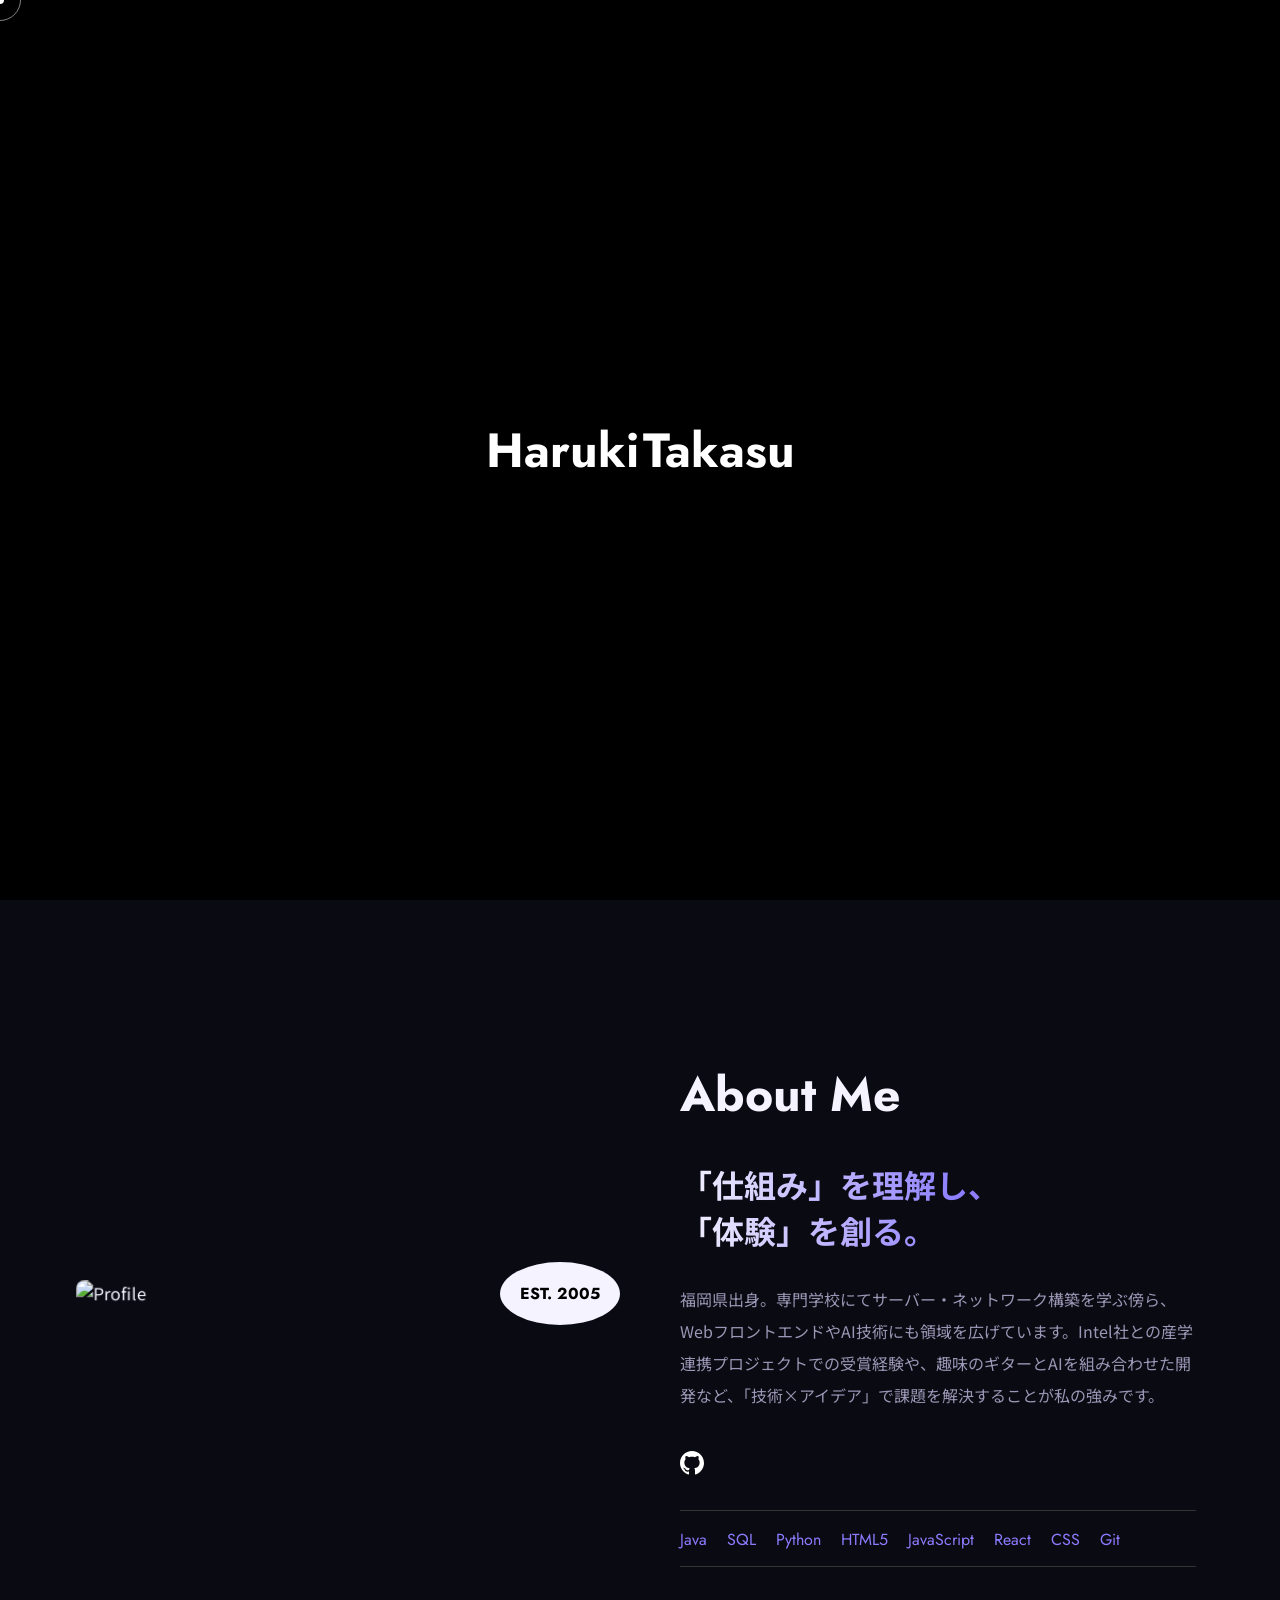
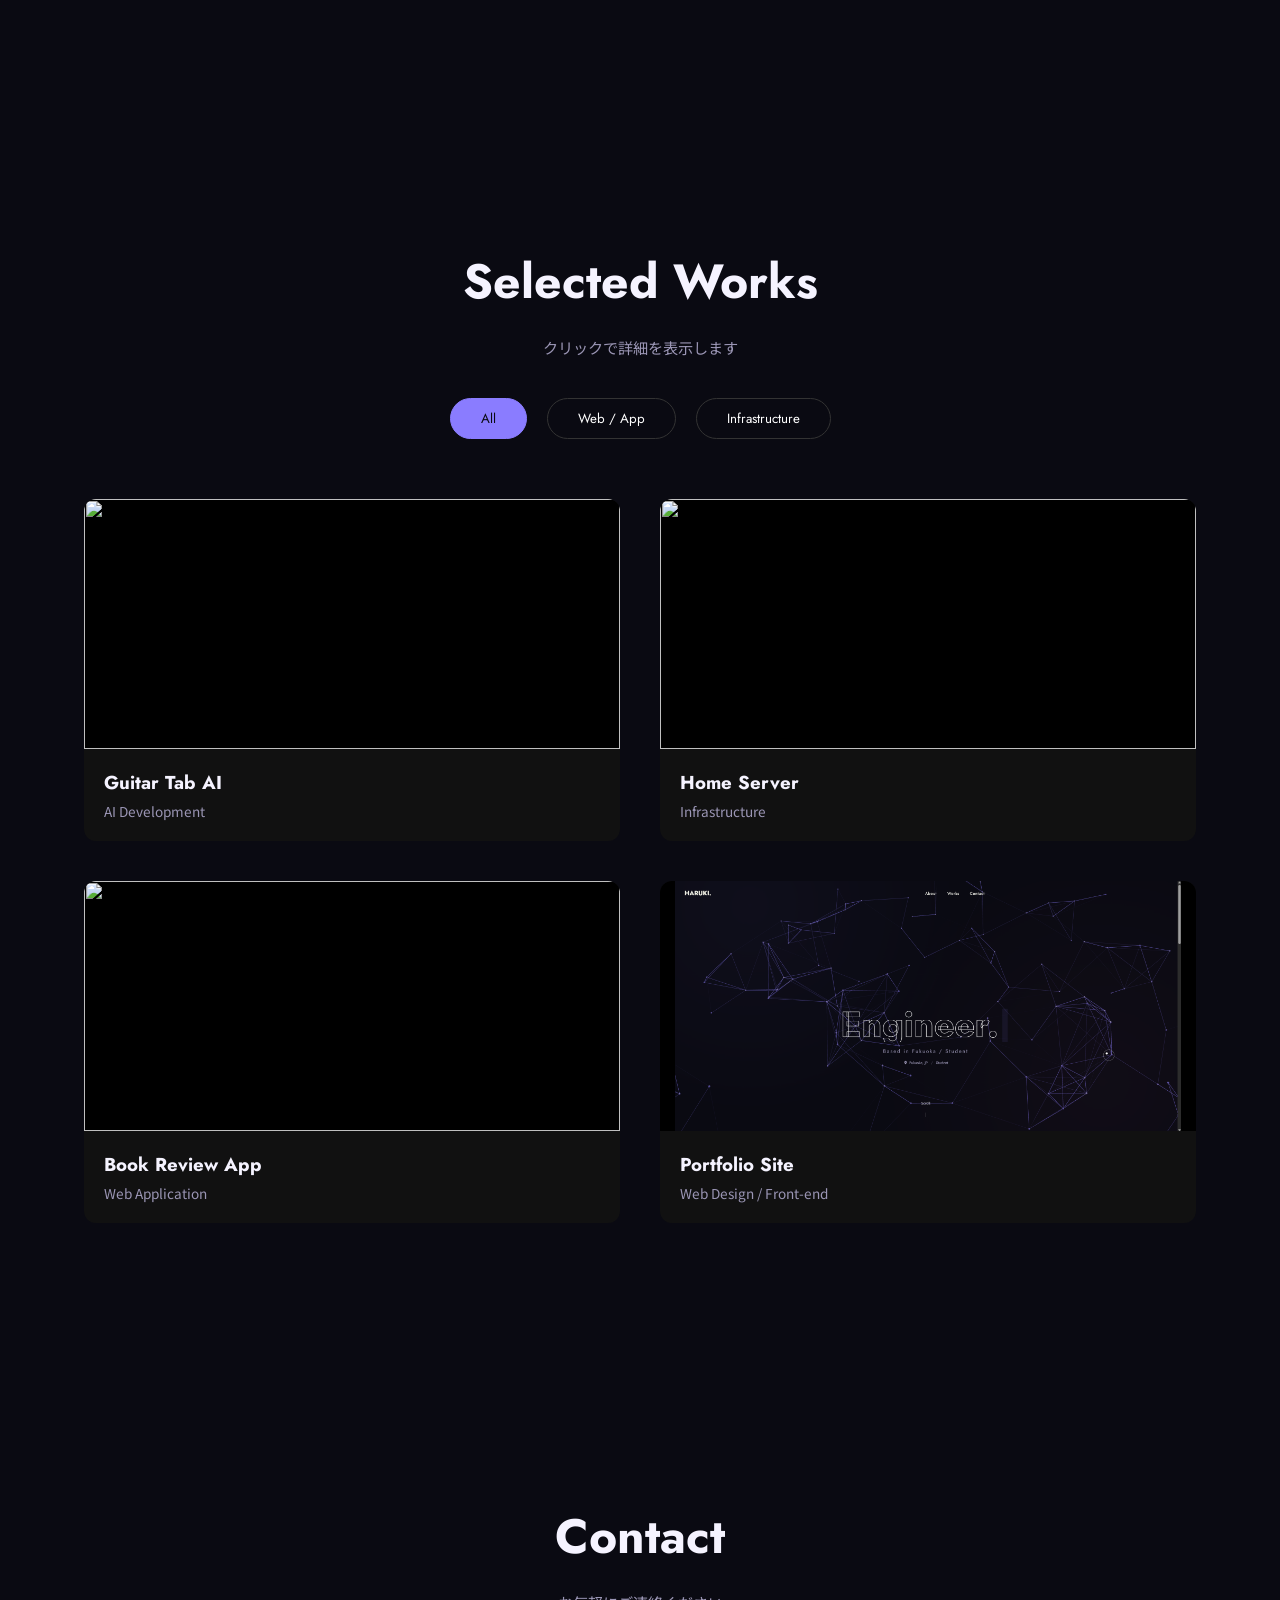
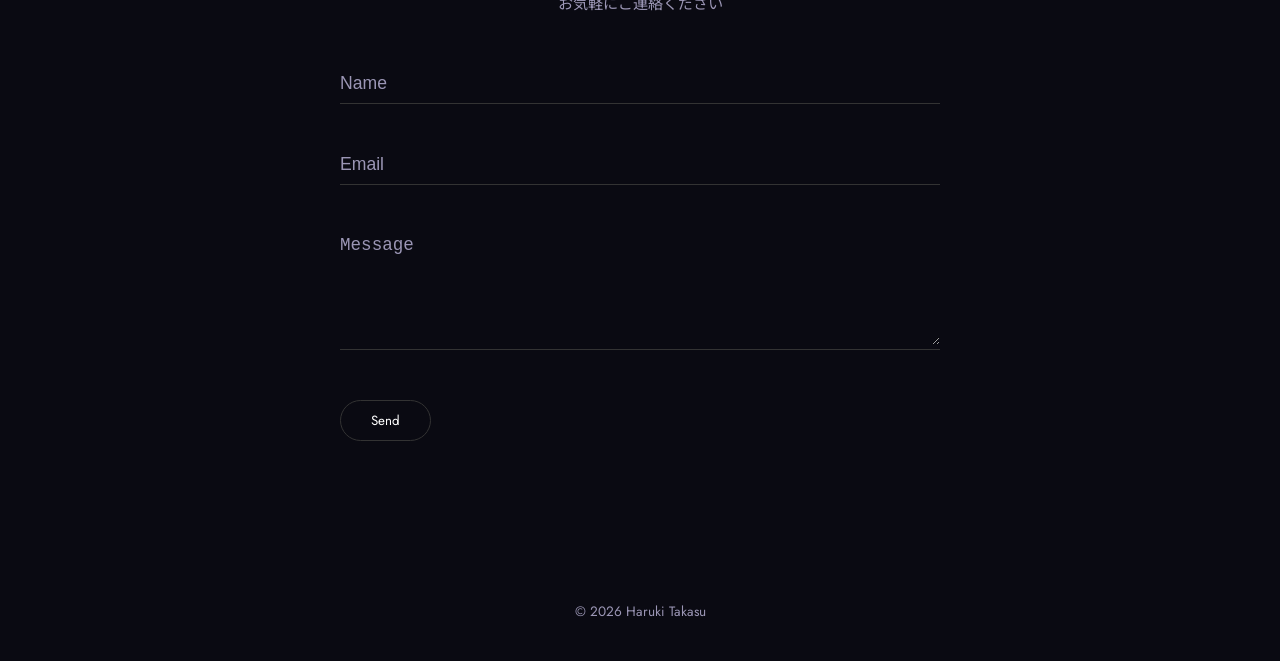
==== index.html @ b29597cd "" ====
<!DOCTYPE html>
<html lang="ja">

<head>
    <meta charset="UTF-8">
    <meta name="viewport" content="width=device-width, initial-scale=1.0">
    <title>Haruki Takasu | Portfolio</title>
    <link rel="preconnect" href="https://fonts.googleapis.com">
    <link rel="preconnect" href="https://fonts.gstatic.com" crossorigin>
    <link
        href="https://fonts.googleapis.com/css2?family=Jost:wght@300;400;500;700&family=Noto+Sans+JP:wght@300;400;500;700&display=swap"
        rel="stylesheet">
    <link rel="stylesheet" href="style.css">

    <style>
        .typed-cursor {
            font-size: 7vw;
            color: var(--accent, #4a90e2);
        }

        .vanta-canvas {
            position: absolute;
            top: 0;
            left: 0;
            width: 100%;
            height: 100%;
            z-index: -1;
            opacity: 0.6;
        }
    </style>
</head>

<body class="loading">
    <div class="cursor-follower"></div>
    <div class="cursor-dot"></div>

    <div class="loader-wrap">
        <div class="loader-text-wrap">
            <span class="loader-text">Haruki</span>
            <span class="loader-text">Takasu</span>
        </div>
    </div>

    <nav id="global-nav">
        <div class="nav-container">
            <a href="#hero" class="logo magnetic-btn">HARUKI.</a>
            <ul class="nav-links">
                <li><a href="#about" class="magnetic-btn">About</a></li>
                <li><a href="#works" class="magnetic-btn">Works</a></li>
                <li><a href="#contact" class="magnetic-btn">Contact</a></li>
            </ul>
            <div class="hamburger magnetic-btn"><span></span><span></span></div>
        </div>
    </nav>

    <main>
        <section id="hero">
            <div id="vanta-bg" style="position:absolute; width:100%; height:100%;"></div>
            <div class="hero-content">
                <h1 class="hero-title">
                    <div class="overflow-hidden"><span class="reveal-text">I am a</span></div>
                    <div class="overflow-hidden"><span id="typed-text" class="text-outline"></span></div>
                </h1>
                <p class="hero-sub reveal-delay">Based in Fukuoka / Student</p>
                <div class="hero-sub-wrapper reveal-delay">
                    <div class="location-badge">
                        <svg xmlns="http://www.w3.org/2000/svg" viewBox="0 0 24 24" fill="currentColor" width="16"
                            height="16">
                            <path
                                d="M12 2C8.13 2 5 5.13 5 9c0 5.25 7 13 7 13s7-7.75 7-13c0-3.87-3.13-7-7-7zm0 9.5c-1.38 0-2.5-1.12-2.5-2.5s1.12-2.5 2.5-2.5 2.5 1.12 2.5 2.5-1.12 2.5-2.5 2.5z" />
                        </svg>
                        <span>Fukuoka, JP</span>
                    </div>
                    <span class="divider">/</span>
                    <span class="role-text">Student</span>
                </div>
            </div>
            <div class="scroll-prompt"><span>Scroll</span>
                <div class="scroll-line"></div>
            </div>
        </section>

        <section id="about" class="section-padding">
            <div class="marquee-text"><span>WHO I AM — HARUKI TAKASU — INFRASTRUCTURE — CREATIVE — </span></div>
            <div class="container split-layout">
                <div class="about-visual parallax-img">
                    <div class="image-wrapper"><img src="img/profile.png" alt="Profile" class="hover-zoom"></div>
                    <div class="floating-badge"><span>EST. 2005</span></div>
                </div>
                <div class="about-text">
                    <h2 class="section-heading">About Me</h2>
                    <h3 class="catchphrase">「仕組み」を理解し、<br>「体験」を創る。</h3>
                    <p class="desc">
                        福岡県出身。専門学校にてサーバー・ネットワーク構築を学ぶ傍ら、WebフロントエンドやAI技術にも領域を広げています。Intel社との産学連携プロジェクトでの受賞経験や、趣味のギターとAIを組み合わせた開発など、「技術×アイデア」で課題を解決することが私の強みです。
                    </p>
                    <div class="about-social">
                        <a href="https://github.com/YOUR_ID" target="_blank" class="magnetic-btn icon-btn"
                            aria-label="GitHub">
                            <svg xmlns="http://www.w3.org/2000/svg" viewBox="0 0 24 24" fill="currentColor" width="24"
                                height="24">
                                <path
                                    d="M12 0c-6.626 0-12 5.373-12 12 0 5.302 3.438 9.8 8.207 11.387.599.111.793-.261.793-.577v-2.234c-3.338.726-4.033-1.416-4.033-1.416-.546-1.387-1.333-1.756-1.333-1.756-1.089-.745.083-.729.083-.729 1.205.084 1.839 1.237 1.839 1.237 1.07 1.834 2.807 1.304 3.492.997.107-.775.418-1.305.762-1.604-2.665-.305-5.467-1.334-5.467-5.931 0-1.311.469-2.381 1.236-3.221-.124-.303-.535-1.524.117-3.176 0 0 1.008-.322 3.301 1.23.957-.266 1.983-.399 3.003-.404 1.02.005 2.047.138 3.006.404 2.291-1.552 3.297-1.23 3.297-1.23.653 1.653.242 2.874.118 3.176.77.84 1.235 1.911 1.235 3.221 0 4.609-2.807 5.624-5.479 5.921.43.372.823 1.102.823 2.222v3.293c0 .319.192.694.801.576 4.765-1.589 8.199-6.086 8.199-11.386 0-6.627-5.373-12-12-12z" />
                            </svg>
                        </a>
                    </div>
                    <div class="skills-ticker">
                        <div class="ticker-content">
                            <span>Java</span><span>SQL</span><span>Python</span><span>HTML5</span><span>JavaScript</span><span>React</span><span>CSS</span><span>Git</span>
                        </div>
                    </div>
                </div>
            </div>
        </section>

        <section id="works" class="section-padding">
            <div class="container">
                <div class="section-header text-center">
                    <h2 class="section-heading">Selected Works</h2>
                    <p class="section-sub">クリックで詳細を表示します</p>
                </div>
                <div class="filter-wrap magnetic-area">
                    <button class="filter-btn active magnetic-btn" data-filter="all">All</button>
                    <button class="filter-btn magnetic-btn" data-filter="web">Web / App</button>
                    <button class="filter-btn magnetic-btn" data-filter="infra">Infrastructure</button>
                </div>
                <div class="works-grid">
                    <article class="work-card tilt-card" data-category="web" data-title="Guitar Tab AI"
                        data-desc="MP3/WAV音源をアップロードするだけで、AIがギターパートを抽出し、自動でTAB譜（タブ譜）を生成するWebアプリケーションです。"
                        data-tools="Python / Streamlit / Demucs / Omnizart"
                        data-img="https://i.pinimg.com/736x/88/0a/15/880a157068f03681cf77c5ab6bb874cb.jpg"
                        data-github="https://github.com/haruki0328/earcopyai-main"
                        data-link="works/guitar-tab-ai.html">
                        <div class="card-inner">
                            <div class="card-thumb"><img
                                    src="https://i.pinimg.com/736x/88/0a/15/880a157068f03681cf77c5ab6bb874cb.jpg">
                                <div class="card-overlay"><span>View Detail</span></div>
                            </div>
                            <div class="card-info">
                                <h3>Guitar Tab AI</h3>
                                <p>AI Development</p>
                            </div>
                        </div>
                    </article>
                    <article class="work-card tilt-card" data-category="infra" data-title="Home Server"
                        data-desc="Linuxサーバー構築・運用。" data-tools="Linux / Docker"
                        data-img="https://i.pinimg.com/1200x/a1/74/ae/a174ae47c5a7acc8300b688b53ea9728.jpg">
                        <div class="card-inner">
                            <div class="card-thumb"><img
                                    src="https://i.pinimg.com/1200x/a1/74/ae/a174ae47c5a7acc8300b688b53ea9728.jpg">
                                <div class="card-overlay"><span>View Detail</span></div>
                            </div>
                            <div class="card-info">
                                <h3>Home Server</h3>
                                <p>Infrastructure</p>
                            </div>
                        </div>
                    </article>
                    <article class="work-card tilt-card" data-category="web" data-title="Book Review App"
                        data-desc="読んだ本の管理やレビューを投稿・共有できるWebアプリケーション。直感的なUIとスムーズな検索・インプレッション管理が特徴です。"
                        data-tools="Python / Streamlit / Open Library API"
                        data-img="https://images.unsplash.com/photo-1506880018603-83d5b814b5a6?auto=format&fit=crop&w=800&q=80"
                        data-github="https://github.com/haruki0328/2306070015_takasu_AIkadai2">
                        <div class="card-inner">
                            <div class="card-thumb">
                                <img
                                    src="https://images.unsplash.com/photo-1506880018603-83d5b814b5a6?auto=format&fit=crop&w=800&q=80">
                                <div class="card-overlay"><span>View Detail</span></div>
                            </div>
                            <div class="card-info">
                                <h3>Book Review App</h3>
                                <p>Web Application</p>
                            </div>
                        </div>
                    </article>
                    <article class="work-card tilt-card" data-category="web" data-title="Portfolio Site"
                        data-desc="自身のスキルや制作物を紹介するためのポートフォリオサイト。GSAPを用いた滑らかなスクロール連動アニメーションや、Vanta.jsによる動的な背景演出など、視覚効果とUI/UXにこだわって構築しました。"
                        data-tools="HTML5 / CSS3 / JavaScript (GSAP / Vanta.js)"
                        data-img="img/スクリーンショット 2026-07-01 034916.png">
                        <div class="card-inner">
                            <div class="card-thumb">
                                <img src="img/スクリーンショット 2026-07-01 034916.png">
                                <div class="card-overlay"><span>View Detail</span></div>
                            </div>
                            <div class="card-info">
                                <h3>Portfolio Site</h3>
                                <p>Web Design / Front-end</p>
                            </div>
                        </div>
                    </article>
                </div>
            </div>
        </section>

        <section id="contact" class="section-padding">
            <div class="container text-center">
                <h2 class="section-heading">Contact</h2>
                <p class="section-sub">お気軽にご連絡ください</p>
                <form class="stylish-form" id="contact-form">
                    <div class="input-group">
                        <input type="text" name="name" placeholder="Name" required>
                    </div>
                    <div class="input-group">
                        <input type="email" name="email" placeholder="Email" required>
                    </div>
                    <div class="input-group">
                        <textarea name="message" rows="5" placeholder="Message" required></textarea>
                    </div>
                    <button type="submit" class="filter-btn magnetic-btn">Send</button>
                </form>
            </div>
        </section>
    </main>

    <footer id="footer">
        <div class="footer-inner"><span class="copyright">&copy; 2026 Haruki Takasu</span></div>
    </footer>

    <div class="modal" id="work-modal">
        <div class="modal-bg"></div>
        <div class="modal-content">
            <button class="modal-close" aria-label="Close">&times;</button>
            <div class="modal-img-wrap"><img id="modal-img" src="" alt=""></div>
            <div class="modal-body">
                <span id="modal-cat" class="modal-cat"></span>
                <h3 id="modal-title"></h3>
                <p id="modal-desc"></p>
                <p class="modal-tools-label">Tools: <span id="modal-tools"></span></p>
                <a id="modal-github" class="modal-github-link magnetic-btn" href="" target="_blank" rel="noopener">
                    <svg xmlns="http://www.w3.org/2000/svg" viewBox="0 0 24 24" fill="currentColor" width="20"
                        height="20">
                        <path
                            d="M12 0c-6.626 0-12 5.373-12 12 0 5.302 3.438 9.8 8.207 11.387.599.111.793-.261.793-.577v-2.234c-3.338.726-4.033-1.416-4.033-1.416-.546-1.387-1.333-1.756-1.333-1.756-1.089-.745.083-.729.083-.729 1.205.084 1.839 1.237 1.839 1.237 1.07 1.834 2.807 1.304 3.492.997.107-.775.418-1.305.762-1.604-2.665-.305-5.467-1.334-5.467-5.931 0-1.311.469-2.381 1.236-3.221-.124-.303-.535-1.524.117-3.176 0 0 1.008-.322 3.301 1.23.957-.266 1.983-.399 3.003-.404 1.02.005 2.047.138 3.006.404 2.291-1.552 3.297-1.23 3.297-1.23.653 1.653.242 2.874.118 3.176.77.84 1.235 1.911 1.235 3.221 0 4.609-2.807 5.624-5.479 5.921.43.372.823 1.102.823 2.222v3.293c0 .319.192.694.801.576 4.765-1.589 8.199-6.086 8.199-11.386 0-6.627-5.373-12-12-12z" />
                    </svg>
                    <span>View on GitHub</span>
                </a>
                <a id="modal-detail-link" class="modal-github-link magnetic-btn" href="">
                    <span>詳しく見る &rarr;</span>
                </a>
            </div>
        </div>
    </div>

    <script src="https://cdnjs.cloudflare.com/ajax/libs/gsap/3.12.5/gsap.min.js"></script>
    <script src="https://cdnjs.cloudflare.com/ajax/libs/gsap/3.12.5/ScrollTrigger.min.js"></script>
    <script src="https://unpkg.com/typed.js@2.1.0/dist/typed.umd.js"></script>
    <script src="https://cdnjs.cloudflare.com/ajax/libs/three.js/r134/three.min.js"></script>
    <script src="https://cdn.jsdelivr.net/npm/vanta@latest/dist/vanta.net.min.js"></script>
    <script src="script.js"></script>
</body>

</html>
---- style.css ----
/* --- Base --- */
:root {
    --bg-dark: #0a0a12;
    --text-main: #f5f3ff;
    --text-sub: #9b96b5;
    --accent: #8a7cff;
    --accent-2: #ff7ab8;
    --font-en: 'Jost', sans-serif;
    --font-jp: 'Noto Sans JP', sans-serif;
}

body {
    margin: 0;
    background-color: var(--bg-dark);
    background-image:
        radial-gradient(circle at 15% 10%, rgba(138, 124, 255, 0.10), transparent 45%),
        radial-gradient(circle at 85% 80%, rgba(255, 122, 184, 0.07), transparent 50%);
    background-attachment: fixed;
    color: var(--text-main);
    font-family: var(--font-jp);
    overflow-x: hidden;
    cursor: none;
}

a,
button {
    cursor: none;
}

body.loading {
    overflow: hidden;
    height: 100vh;
}

/* --- Custom Cursor --- */
.cursor-dot,
.cursor-follower {
    position: fixed;
    top: 0;
    left: 0;
    border-radius: 50%;
    pointer-events: none;
    z-index: 10001;
    transform: translate(-50%, -50%);
}

.cursor-dot {
    width: 8px;
    height: 8px;
    background: #fff;
}

.cursor-follower {
    width: 40px;
    height: 40px;
    border: 1px solid rgba(255, 255, 255, 0.5);
    transition: width 0.3s, height 0.3s, background 0.3s;
}

body.hovering .cursor-follower {
    width: 80px;
    height: 80px;
    background: rgba(255, 255, 255, 0.1);
    border-color: transparent;
    backdrop-filter: blur(2px);
}

/* --- Loader & Navigation --- */
.loader-wrap {
    position: fixed;
    top: 0;
    left: 0;
    width: 100%;
    height: 100vh;
    background: #000;
    z-index: 10000;
    display: flex;
    justify-content: center;
    align-items: center;
}

.loader-text {
    font-family: var(--font-en);
    font-size: 3rem;
    font-weight: 700;
    color: #fff;
    overflow: hidden;
}

#global-nav {
    position: fixed;
    top: 0;
    width: 100%;
    padding: 20px 40px;
    display: flex;
    justify-content: center;
    z-index: 1000;
    mix-blend-mode: difference;
}

.nav-container {
    width: 100%;
    display: flex;
    justify-content: space-between;
    align-items: center;
}

.logo {
    font-family: var(--font-en);
    font-weight: 700;
    font-size: 1.5rem;
    color: #fff;
    text-decoration: none;
}

.nav-links {
    display: flex;
    gap: 40px;
    list-style: none;
}

.nav-links a {
    color: #fff;
    text-decoration: none;
    font-family: var(--font-en);
    font-size: 0.9rem;
    letter-spacing: 0.1em;
}

/* --- Hero Section --- */
#hero {
    height: 100vh;
    display: flex;
    align-items: center;
    justify-content: center;
    text-align: center;
    position: relative;
    overflow: hidden;
}

.hero-title {
    font-family: var(--font-en);
    font-size: 7vw;
    line-height: 1;
    margin-bottom: 20px;
}

.overflow-hidden {
    overflow: hidden;
}

.reveal-text {
    display: block;
    transform: translateY(100%);
}

.text-outline {
    color: transparent;
    -webkit-text-stroke: 1px #fff;
}

.hero-sub {
    font-size: 1.2rem;
    color: var(--text-sub);
    font-family: var(--font-en);
    letter-spacing: 0.2em;
    opacity: 0;
}

.scroll-prompt {
    position: absolute;
    bottom: 40px;
    left: 50%;
    transform: translateX(-50%);
    display: flex;
    flex-direction: column;
    align-items: center;
    gap: 10px;
    font-size: 0.8rem;
    opacity: 0.7;
}

.scroll-line {
    width: 1px;
    height: 50px;
    background: #fff;
    animation: scrollDown 1.5s infinite;
}

@keyframes scrollDown {
    0% {
        transform: scaleY(0);
    }

    50% {
        transform: scaleY(1);
    }

    100% {
        transform: scaleY(0);
    }
}

/* --- About Section --- */
.section-padding {
    padding: 120px 5%;
}

.marquee-text {
    position: absolute;
    left: 0;
    width: 100%;
    overflow: hidden;
    white-space: nowrap;
    opacity: 0.3;
    font-family: var(--font-en);
    font-size: 10rem;
    font-weight: 700;
    pointer-events: none;
    z-index: 0;
}

.marquee-text span {
    display: inline-block;
    padding-left: 100%;
    animation: marquee 30s linear infinite;
}

@keyframes marquee {
    0% {
        transform: translate(0, 0);
    }

    100% {
        transform: translate(-100%, 0);
    }
}

.split-layout {
    display: flex;
    align-items: center;
    gap: 80px;
    position: relative;
    z-index: 1;
}

.image-wrapper {
    overflow: hidden;
    border-radius: 8px;
    transform: perspective(1000px) rotateY(10deg);
}

.image-wrapper img {
    width: 100%;
    display: block;
    transition: transform 0.5s;
}

.floating-badge {
    position: absolute;
    bottom: -20px;
    right: -20px;
    background: var(--text-main);
    color: #000;
    padding: 20px;
    border-radius: 50%;
    font-family: var(--font-en);
    font-weight: 700;
}

.section-heading {
    font-family: var(--font-en);
    font-size: 3rem;
    margin-bottom: 20px;
}

.catchphrase {
    font-size: 2rem;
    margin-bottom: 30px;
    background: linear-gradient(90deg, #f5f3ff, #8a7cff 55%, #ff7ab8);
    -webkit-background-clip: text;
    -webkit-text-fill-color: transparent;
}

.desc {
    color: var(--text-sub);
    line-height: 2;
    margin-bottom: 40px;
}

.skills-ticker {
    border-top: 1px solid #333;
    border-bottom: 1px solid #333;
    padding: 15px 0;
}

.ticker-content span {
    margin-right: 20px;
    font-family: var(--font-en);
    color: var(--accent);
}

/* --- Works Section --- */
.filter-wrap {
    display: flex;
    justify-content: center;
    gap: 20px;
    margin-bottom: 60px;
}

.filter-btn {
    background: transparent;
    border: 1px solid #333;
    color: #fff;
    padding: 10px 30px;
    border-radius: 30px;
    font-family: var(--font-en);
    transition: all 0.3s;
}

.filter-btn.active,
.filter-btn:hover {
    background: var(--accent);
    color: #0a0a12;
    border-color: var(--accent);
}

.works-grid {
    display: grid;
    grid-template-columns: repeat(auto-fit, minmax(350px, 1fr));
    gap: 40px;
}

.work-card {
    perspective: 1000px;
}

.card-inner {
    background: #111;
    border-radius: 12px;
    overflow: hidden;
    transition: transform 0.1s;
    transform-style: preserve-3d;
}

.card-thumb {
    position: relative;
    height: 250px;
    background: #000;
}

.card-thumb img {
    width: 100%;
    height: 100%;
    object-fit: contain;
}

.card-overlay {
    position: absolute;
    top: 0;
    left: 0;
    width: 100%;
    height: 100%;
    background: rgba(0, 0, 0, 0.7);
    display: flex;
    justify-content: center;
    align-items: center;
    opacity: 0;
    transition: opacity 0.3s;
}

/* --- Contact & Form --- */
.stylish-form {
    text-align: left;
    margin-top: 50px;
}

.input-group {
    position: relative;
    margin-bottom: 40px;
}

.input-group input,
.input-group textarea {
    width: 100%;
    padding: 10px 0;
    background: none;
    border: none;
    color: #fff;
    font-size: 1.1rem;
    outline: none;
}

#contact .container {
    max-width: 600px;
}

.input-group input::placeholder,
.input-group textarea::placeholder {
    color: var(--text-sub);
}

.input-group::after {
    content: "";
    display: block;
    height: 1px;
    background: #333;
    margin-top: -1px;
}

.stylish-form button[type="submit"] {
    cursor: none;
    margin-top: 10px;
}

/* --- Modal Components --- */
.modal {
    position: fixed;
    top: 0;
    left: 0;
    width: 100%;
    height: 100%;
    z-index: 10000;
    display: flex;
    justify-content: center;
    align-items: center;
    opacity: 0;
    pointer-events: none;
    transition: opacity 0.4s;
}

.modal.active {
    opacity: 1;
    pointer-events: auto;
}

.modal-content {
    position: relative;
    width: 90%;
    max-width: 900px;
    background: #1a1a1a;
    border-radius: 12px;
    overflow: hidden;
}

.modal-close {
    position: absolute;
    top: 16px;
    right: 16px;
    background: rgba(255, 255, 255, 0.1);
    border: none;
    color: #fff;
    width: 36px;
    height: 36px;
    border-radius: 50%;
    font-size: 1.5rem;
    line-height: 1;
    cursor: none;
    z-index: 2;
}

.modal-bg {
    position: absolute;
    top: 0;
    left: 0;
    width: 100%;
    height: 100%;
    background: rgba(0, 0, 0, 0.85);
    z-index: -1;
}

.modal-img-wrap {
    width: 100%;
    max-height: 400px;
    overflow: hidden;
    background: #000;
    display: flex;
    align-items: center;
    justify-content: center;
}

.modal-img-wrap img {
    width: 100%;
    height: 100%;
    max-height: 400px;
    object-fit: contain;
    display: block;
}

.modal-github-link {
    display: none;
    align-items: center;
    gap: 8px;
    margin-top: 20px;
    padding: 10px 20px;
    border: 1px solid #333;
    border-radius: 30px;
    width: fit-content;
    color: #fff;
    text-decoration: none;
    font-family: var(--font-en);
    font-size: 0.85rem;
    transition: background 0.3s, border-color 0.3s;
}

.modal-github-link:hover {
    background: #fff;
    color: #000;
    border-color: #fff;
}

.modal-body {
    padding: 30px;
}

.modal-cat {
    display: inline-block;
    color: var(--accent);
    font-family: var(--font-en);
    font-size: 0.8rem;
    text-transform: uppercase;
    letter-spacing: 0.1em;
    margin-bottom: 10px;
}

.modal-body h3 {
    font-family: var(--font-en);
    font-size: 2rem;
    margin: 0 0 15px;
}

.modal-body p {
    color: var(--text-sub);
    line-height: 1.8;
}

.modal-tools-label {
    font-size: 0.9rem;
    margin-top: 20px;
}

.modal-tools-label span {
    color: #fff;
}

/* --- Utility & Common --- */
.container {
    max-width: 1200px;
    margin: 0 auto;
    padding: 0 20px;
    position: relative;
}

.text-center {
    text-align: center;
}

.section-header {
    margin-bottom: 40px;
}

.section-sub {
    color: var(--text-sub);
    font-size: 0.95rem;
}

.hero-sub-wrapper {
    display: flex;
    align-items: center;
    justify-content: center;
    gap: 12px;
    margin-top: 10px;
    opacity: 0;
    color: var(--text-sub);
    font-family: var(--font-en);
    font-size: 0.9rem;
}

.location-badge {
    display: flex;
    align-items: center;
    gap: 6px;
}

.divider {
    opacity: 0.5;
}

.about-visual {
    position: relative;
    flex: 1;
}

.about-text {
    flex: 1;
}

.hover-zoom {
    transition: transform 0.6s;
}

.hover-zoom:hover {
    transform: scale(1.08);
}

.icon-btn {
    display: inline-flex;
    color: #fff;
}

.about-social {
    margin-bottom: 30px;
}

.card-thumb:hover .card-overlay {
    opacity: 1;
}

.card-info {
    padding: 20px;
}

.card-info h3 {
    margin: 0 0 5px;
    font-family: var(--font-en);
}

.card-info p {
    margin: 0;
    color: var(--text-sub);
    font-size: 0.85rem;
}

/* --- Footer --- */
.footer-inner {
    text-align: center;
    padding: 40px 0;
    color: var(--text-sub);
    font-family: var(--font-en);
    font-size: 0.85rem;
}

/* --- Responsive --- */
@media (max-width: 768px) {
    .split-layout {
        flex-direction: column;
    }

    .hero-title {
        font-size: 12vw;
    }

    .nav-links {
        display: none;
    }

    .works-grid {
        grid-template-columns: 1fr;
    }
}

/* --- Work Detail Page --- */
.detail-nav {
    position: sticky;
    top: 0;
    z-index: 100;
    padding: 24px 5%;
    background: rgba(10, 10, 18, 0.85);
    backdrop-filter: blur(10px);
    border-bottom: 1px solid rgba(255, 255, 255, 0.06);
}

.back-link {
    display: inline-flex;
    align-items: center;
    gap: 8px;
    color: var(--text-sub);
    text-decoration: none;
    font-family: var(--font-en);
    font-size: 0.85rem;
    letter-spacing: 0.05em;
    transition: color 0.3s;
}

.back-link:hover {
    color: #fff;
}

.detail-main {
    max-width: 900px;
    margin: 0 auto;
    padding: 100px 5% 140px;
}

.detail-eyebrow {
    color: var(--accent);
    font-family: var(--font-en);
    font-size: 0.85rem;
    letter-spacing: 0.15em;
    text-transform: uppercase;
}

.detail-title {
    font-family: var(--font-en);
    font-size: 4rem;
    line-height: 1.05;
    margin: 14px 0 20px;
}

.detail-lede {
    color: var(--text-sub);
    font-size: 1.15rem;
    line-height: 1.9;
    max-width: 620px;
    margin-bottom: 30px;
}

.tag-row {
    display: flex;
    flex-wrap: wrap;
    gap: 10px;
    margin-bottom: 30px;
}

.tag-pill {
    border: 1px solid #2a2a35;
    color: var(--text-sub);
    font-family: var(--font-en);
    font-size: 0.8rem;
    padding: 6px 16px;
    border-radius: 30px;
}

.detail-cta-row {
    display: flex;
    gap: 14px;
    margin-bottom: 70px;
}

.detail-note {
    border-left: 2px solid var(--accent);
    background: rgba(138, 124, 255, 0.06);
    padding: 18px 24px;
    color: var(--text-sub);
    font-size: 0.92rem;
    line-height: 1.9;
    border-radius: 0 8px 8px 0;
    margin-bottom: 90px;
}

.detail-section {
    margin-bottom: 90px;
}

.detail-section-title {
    font-family: var(--font-en);
    font-size: 1.8rem;
    margin-bottom: 16px;
}

.detail-section p {
    color: var(--text-sub);
    line-height: 2;
}

.feature-grid {
    display: grid;
    grid-template-columns: repeat(auto-fit, minmax(220px, 1fr));
    gap: 24px;
    margin-top: 30px;
}

.feature-item {
    border: 1px solid #1f1f28;
    border-radius: 10px;
    padding: 24px;
}

.feature-item h4 {
    font-family: var(--font-en);
    margin: 0 0 10px;
    color: #fff;
    font-size: 1.05rem;
}

.feature-item p {
    margin: 0;
    font-size: 0.9rem;
}

.step-block {
    display: grid;
    grid-template-columns: 64px 1fr;
    gap: 24px;
    margin-bottom: 70px;
}

.step-number {
    font-family: var(--font-en);
    font-size: 2.2rem;
    font-weight: 700;
    color: var(--accent);
    opacity: 0.6;
}

.step-body h3 {
    font-family: var(--font-en);
    font-size: 1.4rem;
    margin: 0 0 12px;
}

.step-body p {
    color: var(--text-sub);
    line-height: 1.9;
    margin-bottom: 22px;
}

.screenshot-frame {
    border: 1px solid #1f1f28;
    border-radius: 10px;
    overflow: hidden;
    background: #000;
}

.screenshot-frame img {
    width: 100%;
    display: block;
}

.screenshot-caption {
    margin-top: 10px;
    font-size: 0.8rem;
    color: var(--text-sub);
    opacity: 0.8;
}

@media (max-width: 600px) {
    .detail-title {
        font-size: 10vw;
    }

    .step-block {
        grid-template-columns: 1fr;
    }
}
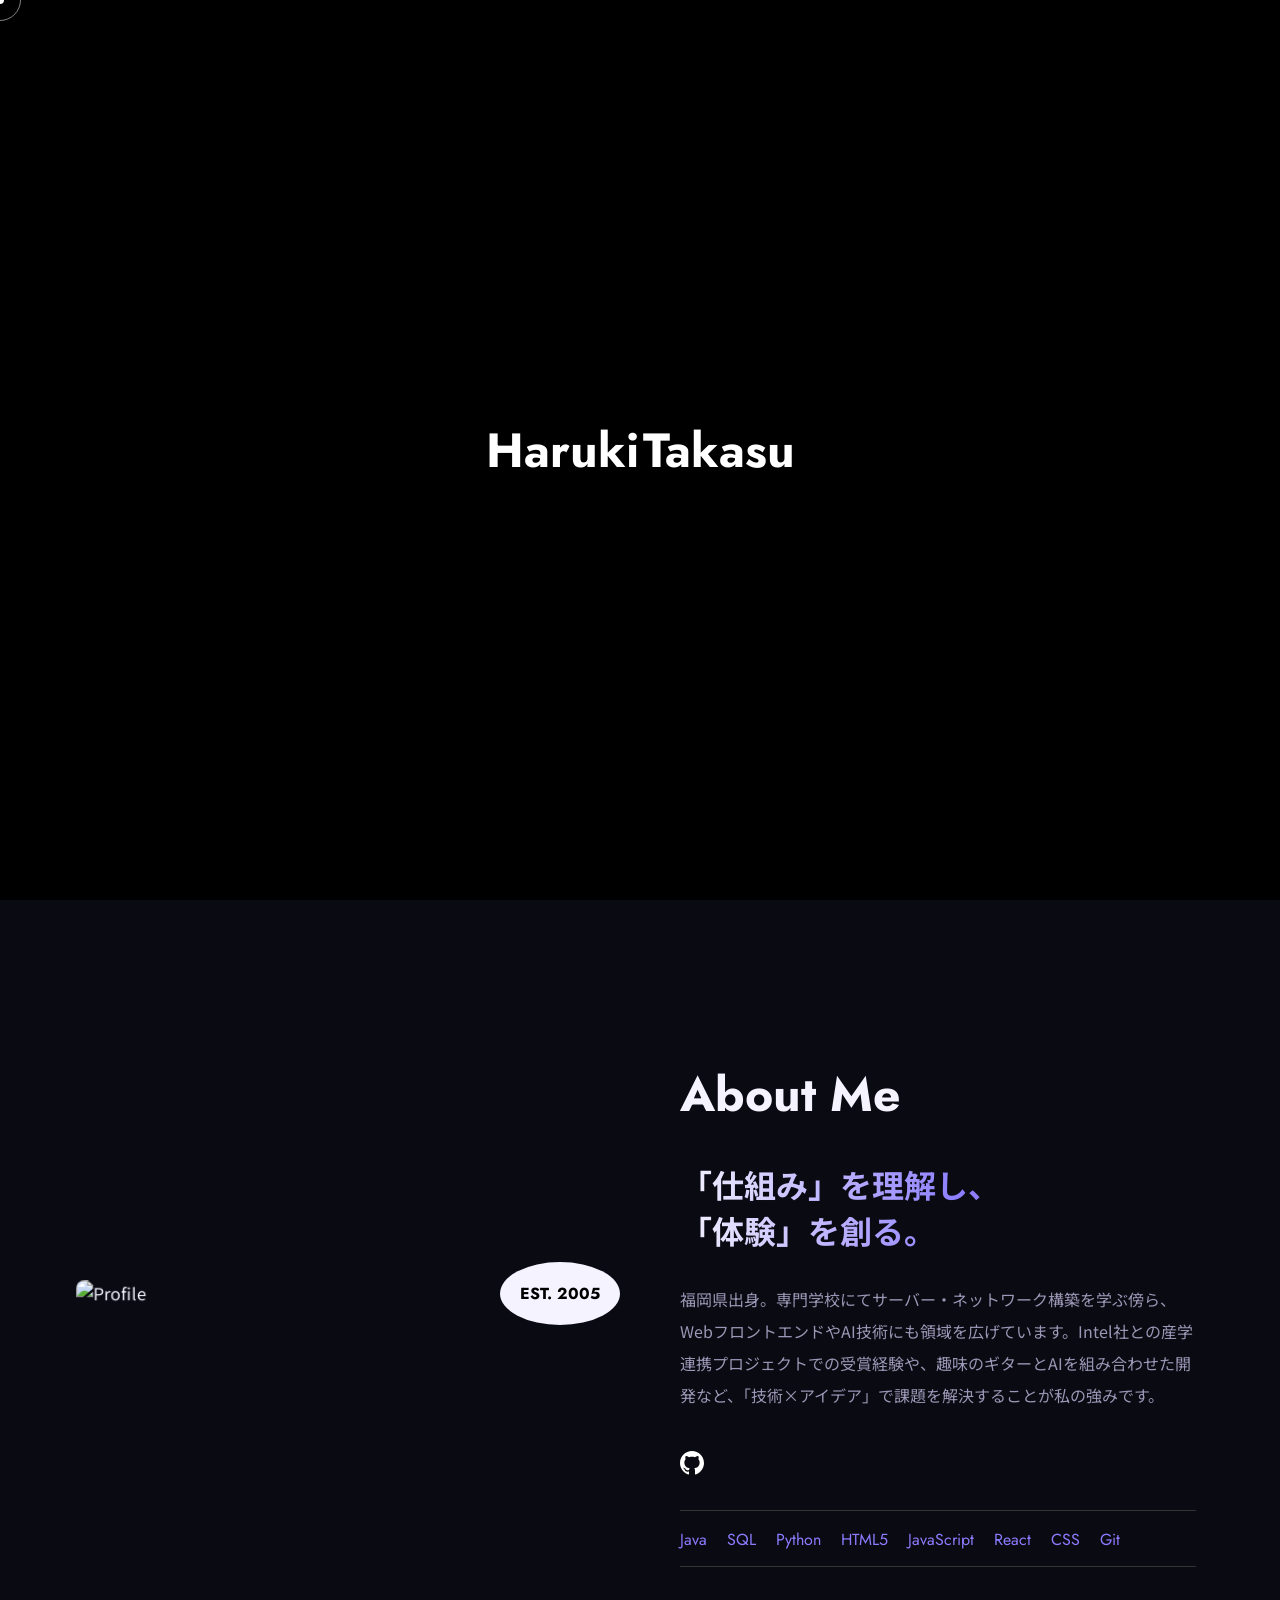
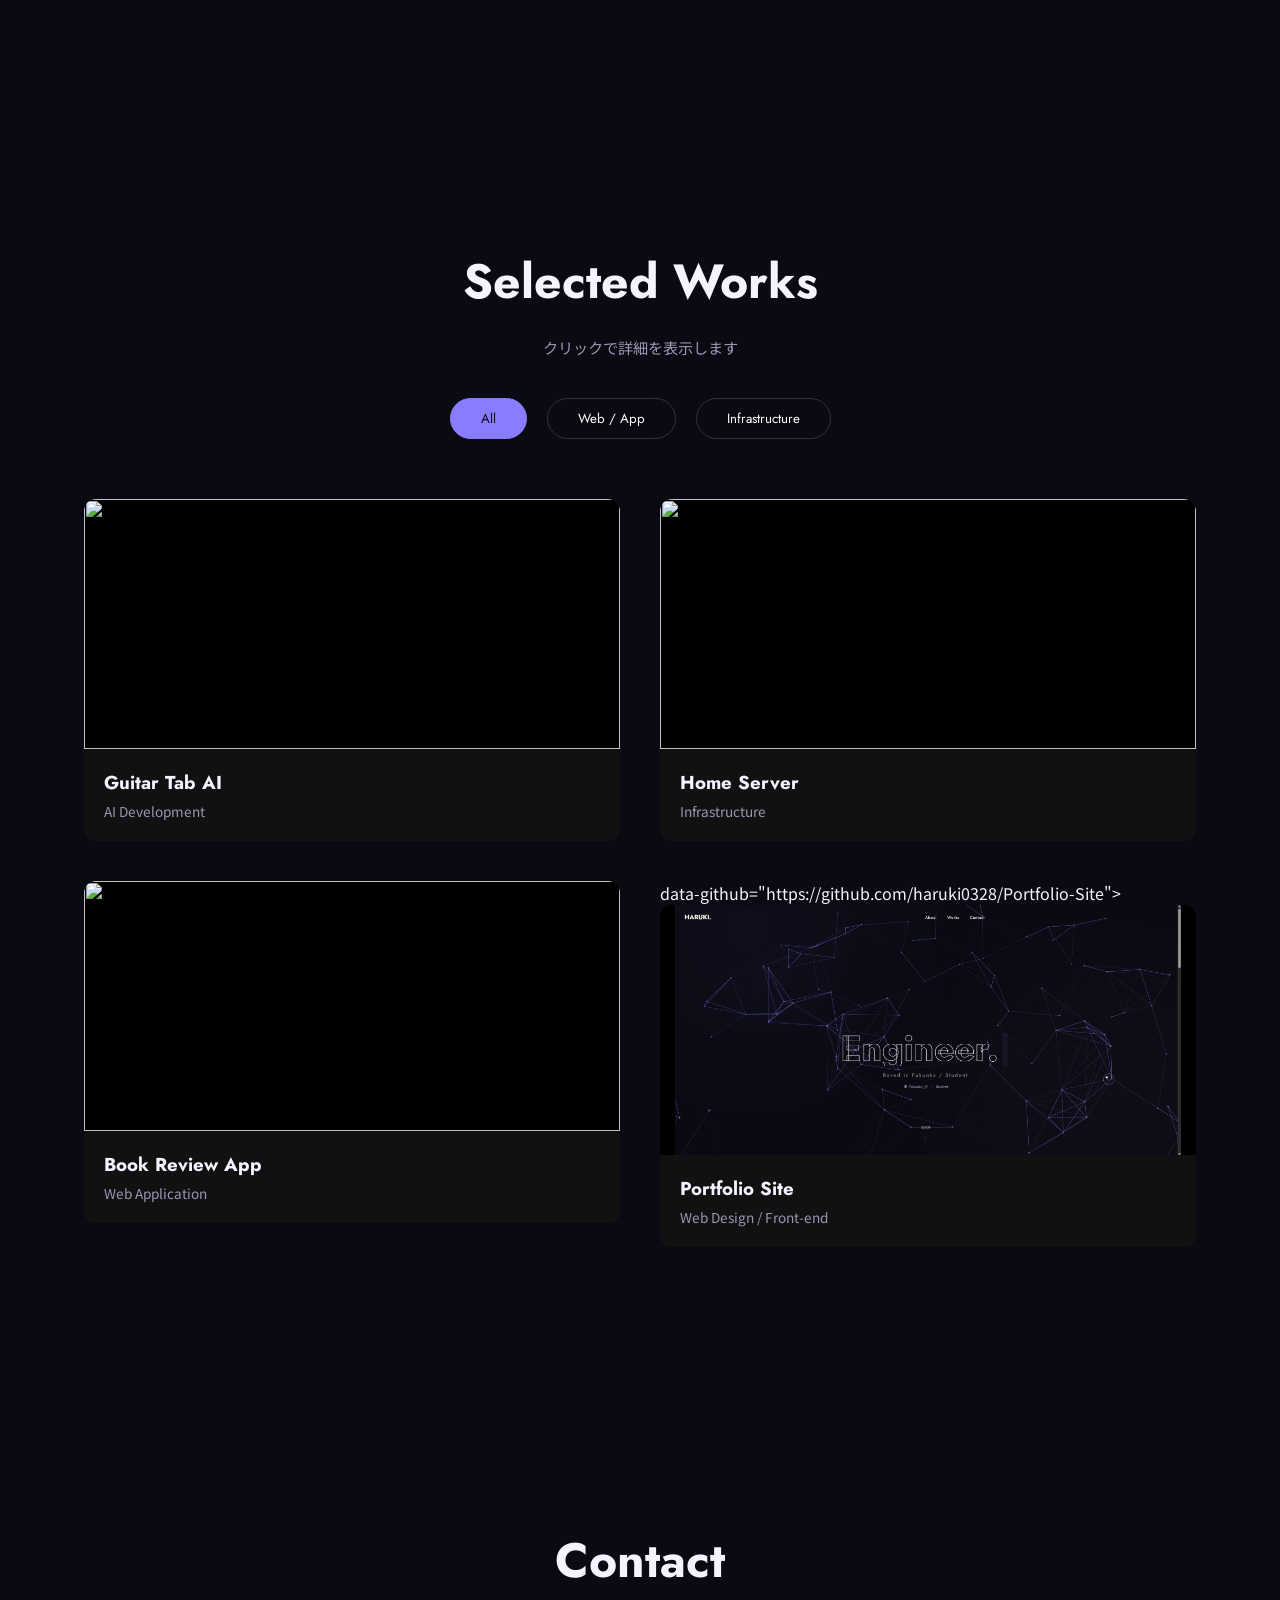
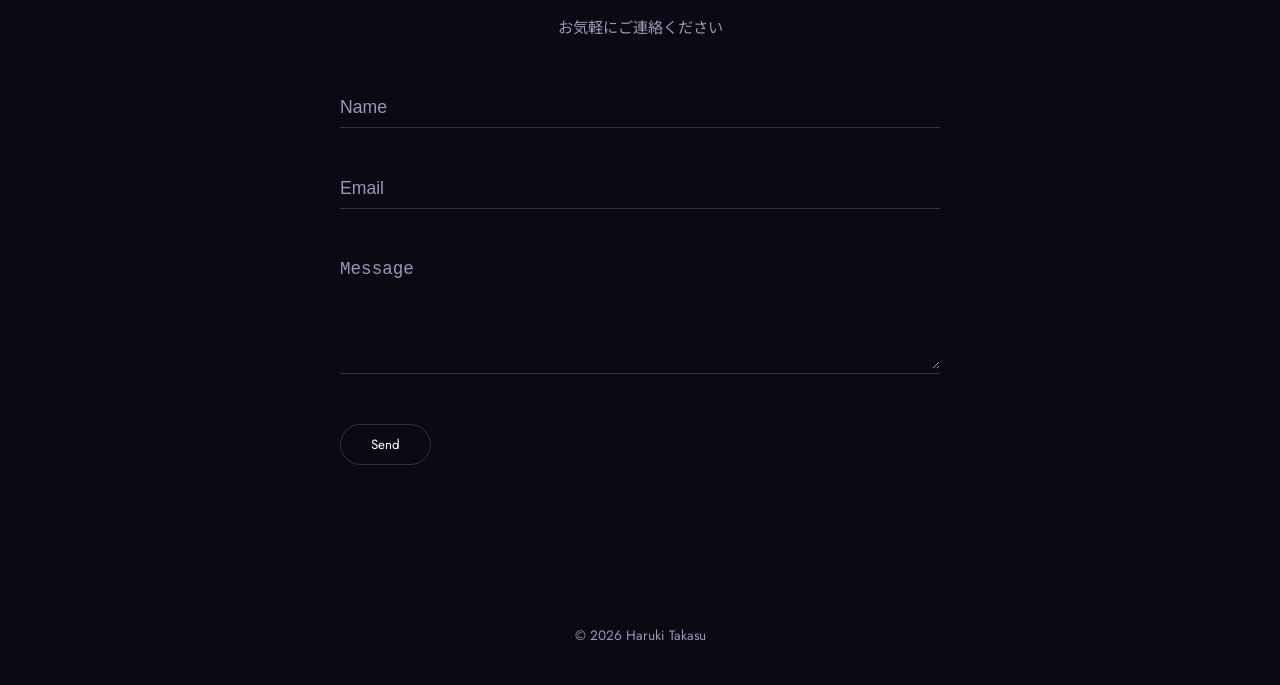
==== commit 4164af35: "" ====
--- a/index.html
+++ b/index.html
@@ -176,6 +176,7 @@
                         data-desc="自身のスキルや制作物を紹介するためのポートフォリオサイト。GSAPを用いた滑らかなスクロール連動アニメーションや、Vanta.jsによる動的な背景演出など、視覚効果とUI/UXにこだわって構築しました。"
                         data-tools="HTML5 / CSS3 / JavaScript (GSAP / Vanta.js)"
                         data-img="img/スクリーンショット 2026-07-01 034916.png">
+                        data-github="https://github.com/haruki0328/Portfolio-Site">
                         <div class="card-inner">
                             <div class="card-thumb">
                                 <img src="img/スクリーンショット 2026-07-01 034916.png">
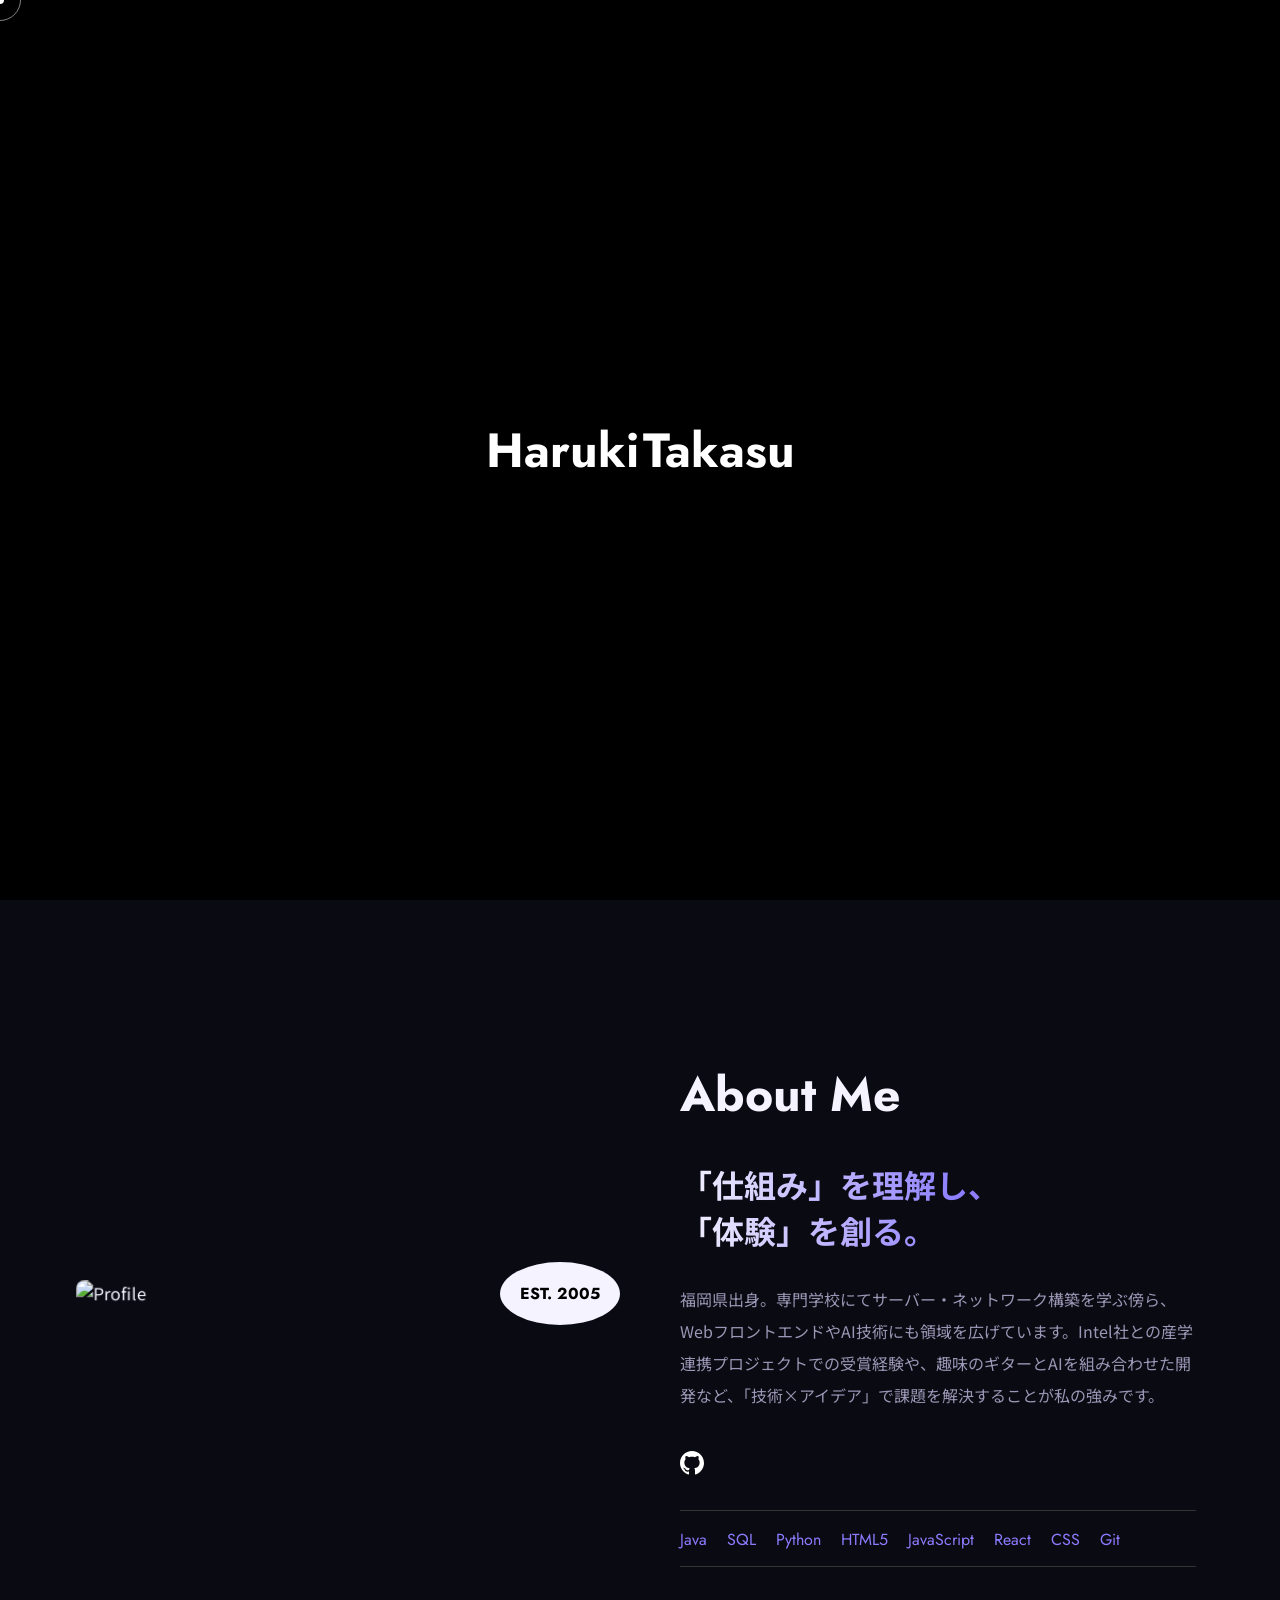
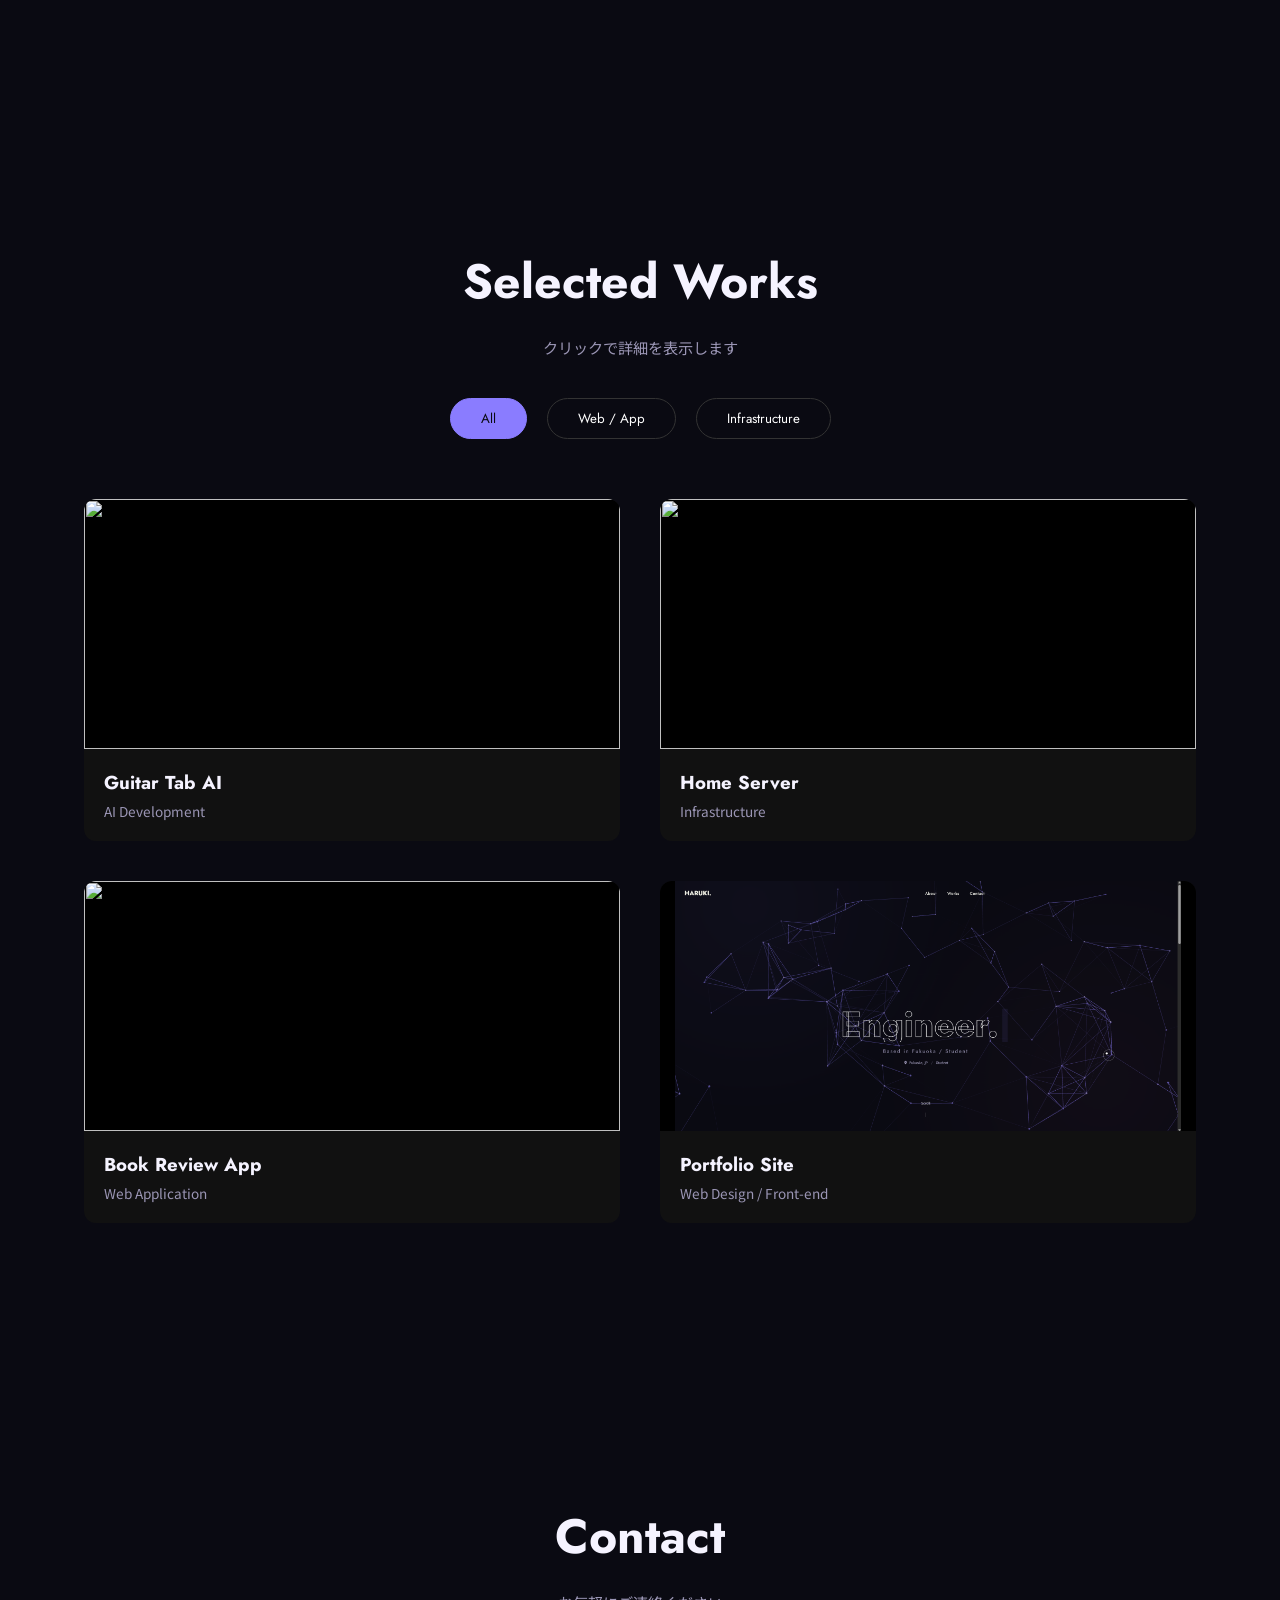
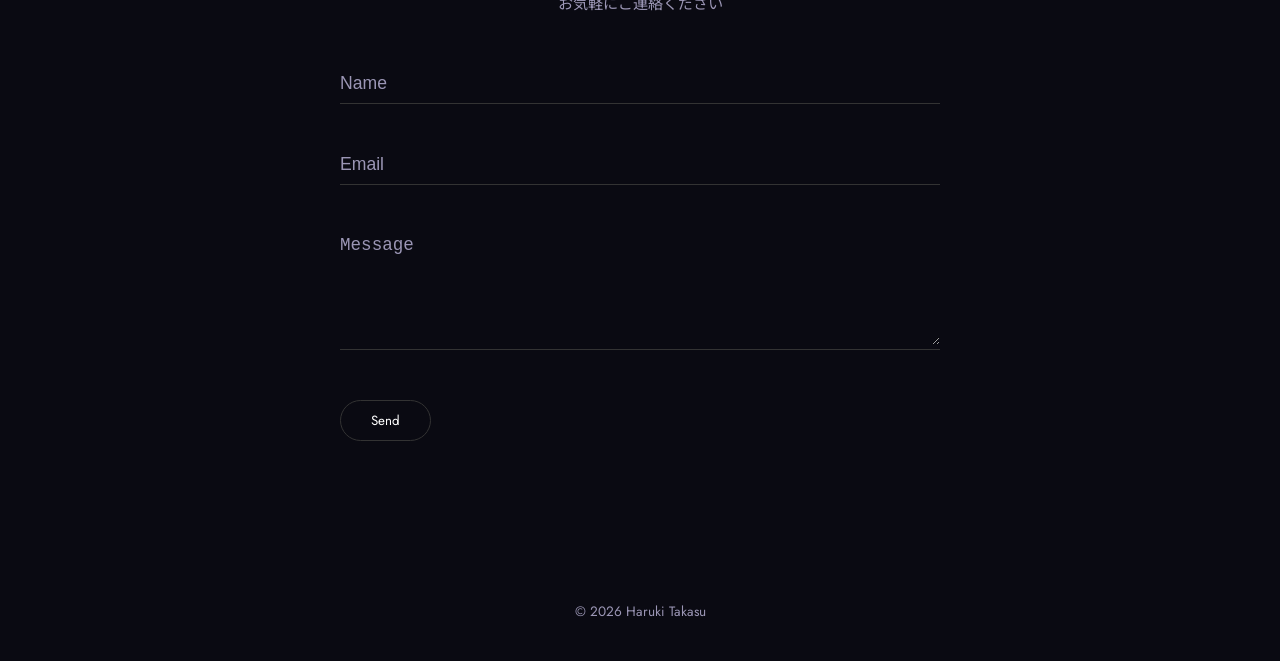
==== commit 29c8136d: "" ====
--- a/index.html
+++ b/index.html
@@ -175,7 +175,7 @@
                     <article class="work-card tilt-card" data-category="web" data-title="Portfolio Site"
                         data-desc="自身のスキルや制作物を紹介するためのポートフォリオサイト。GSAPを用いた滑らかなスクロール連動アニメーションや、Vanta.jsによる動的な背景演出など、視覚効果とUI/UXにこだわって構築しました。"
                         data-tools="HTML5 / CSS3 / JavaScript (GSAP / Vanta.js)"
-                        data-img="img/スクリーンショット 2026-07-01 034916.png">
+                        data-img="img/スクリーンショット 2026-07-01 034916.png"
                         data-github="https://github.com/haruki0328/Portfolio-Site">
                         <div class="card-inner">
                             <div class="card-thumb">
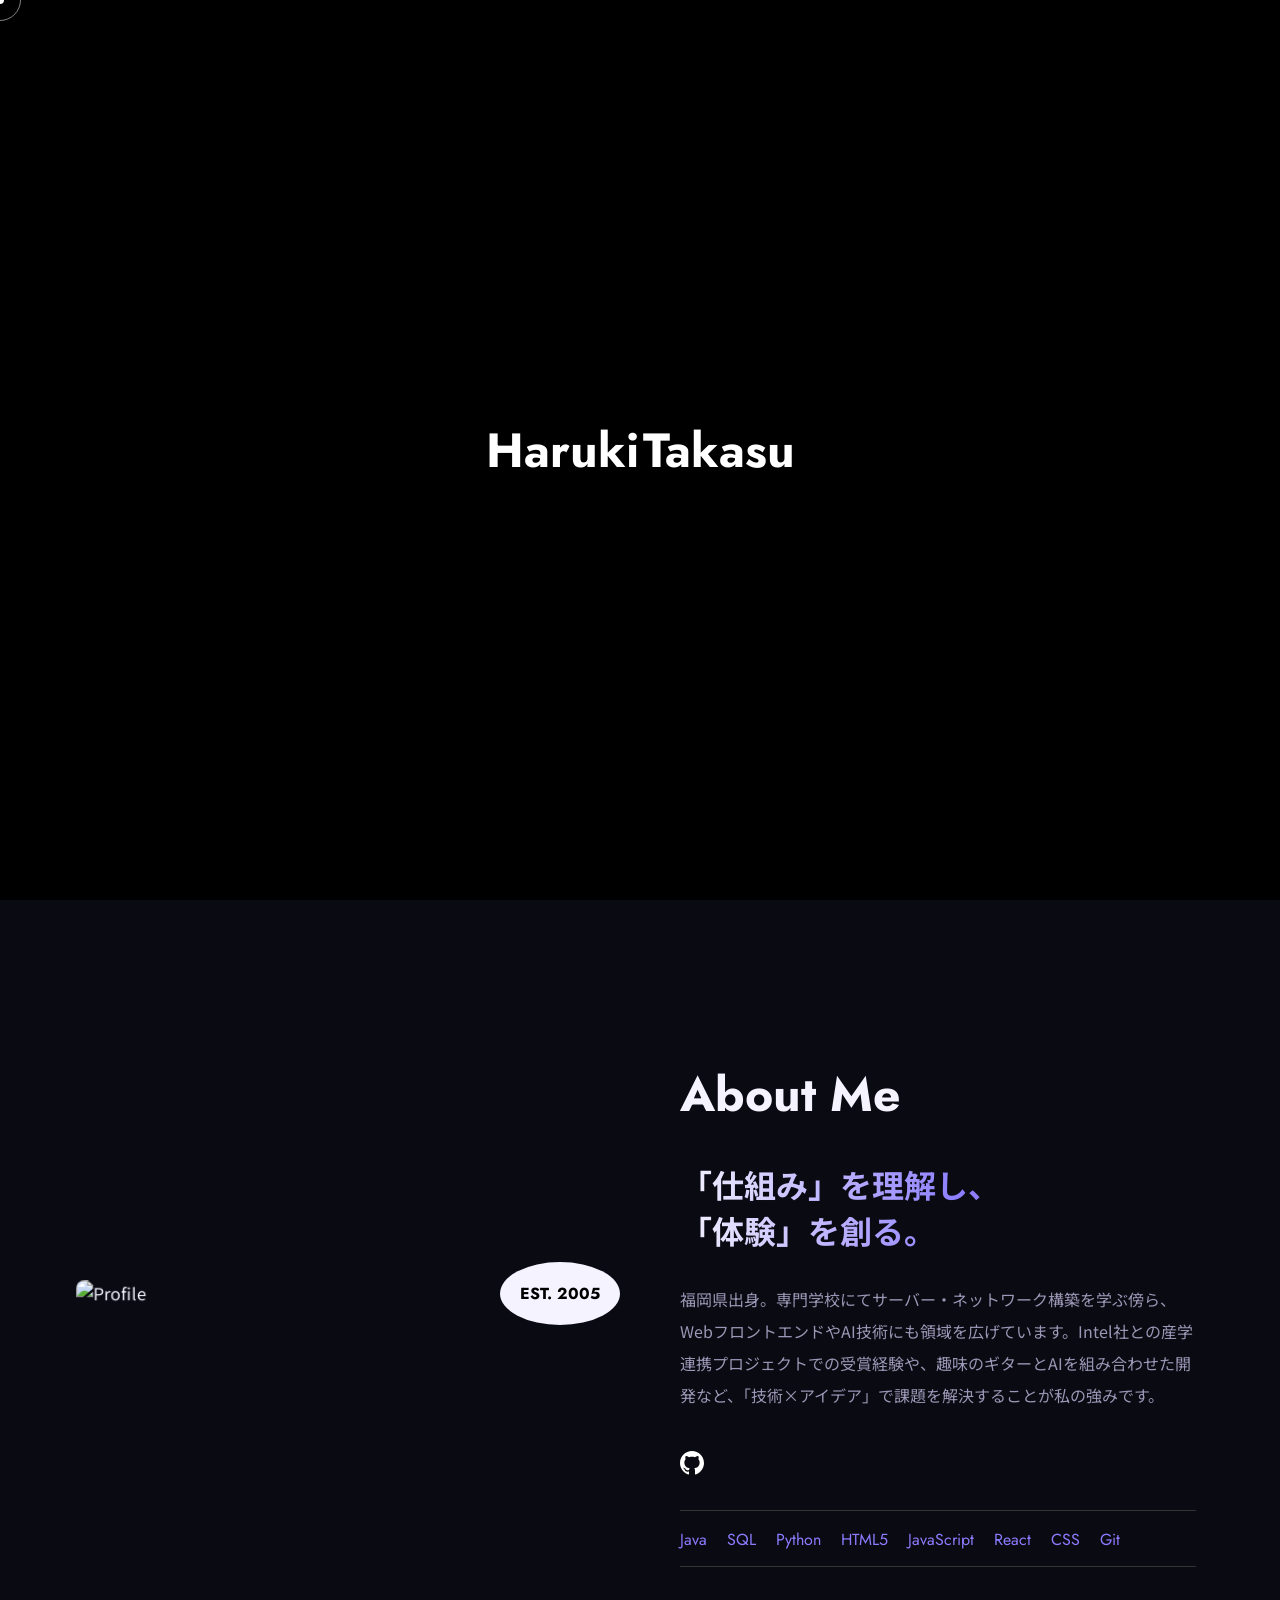
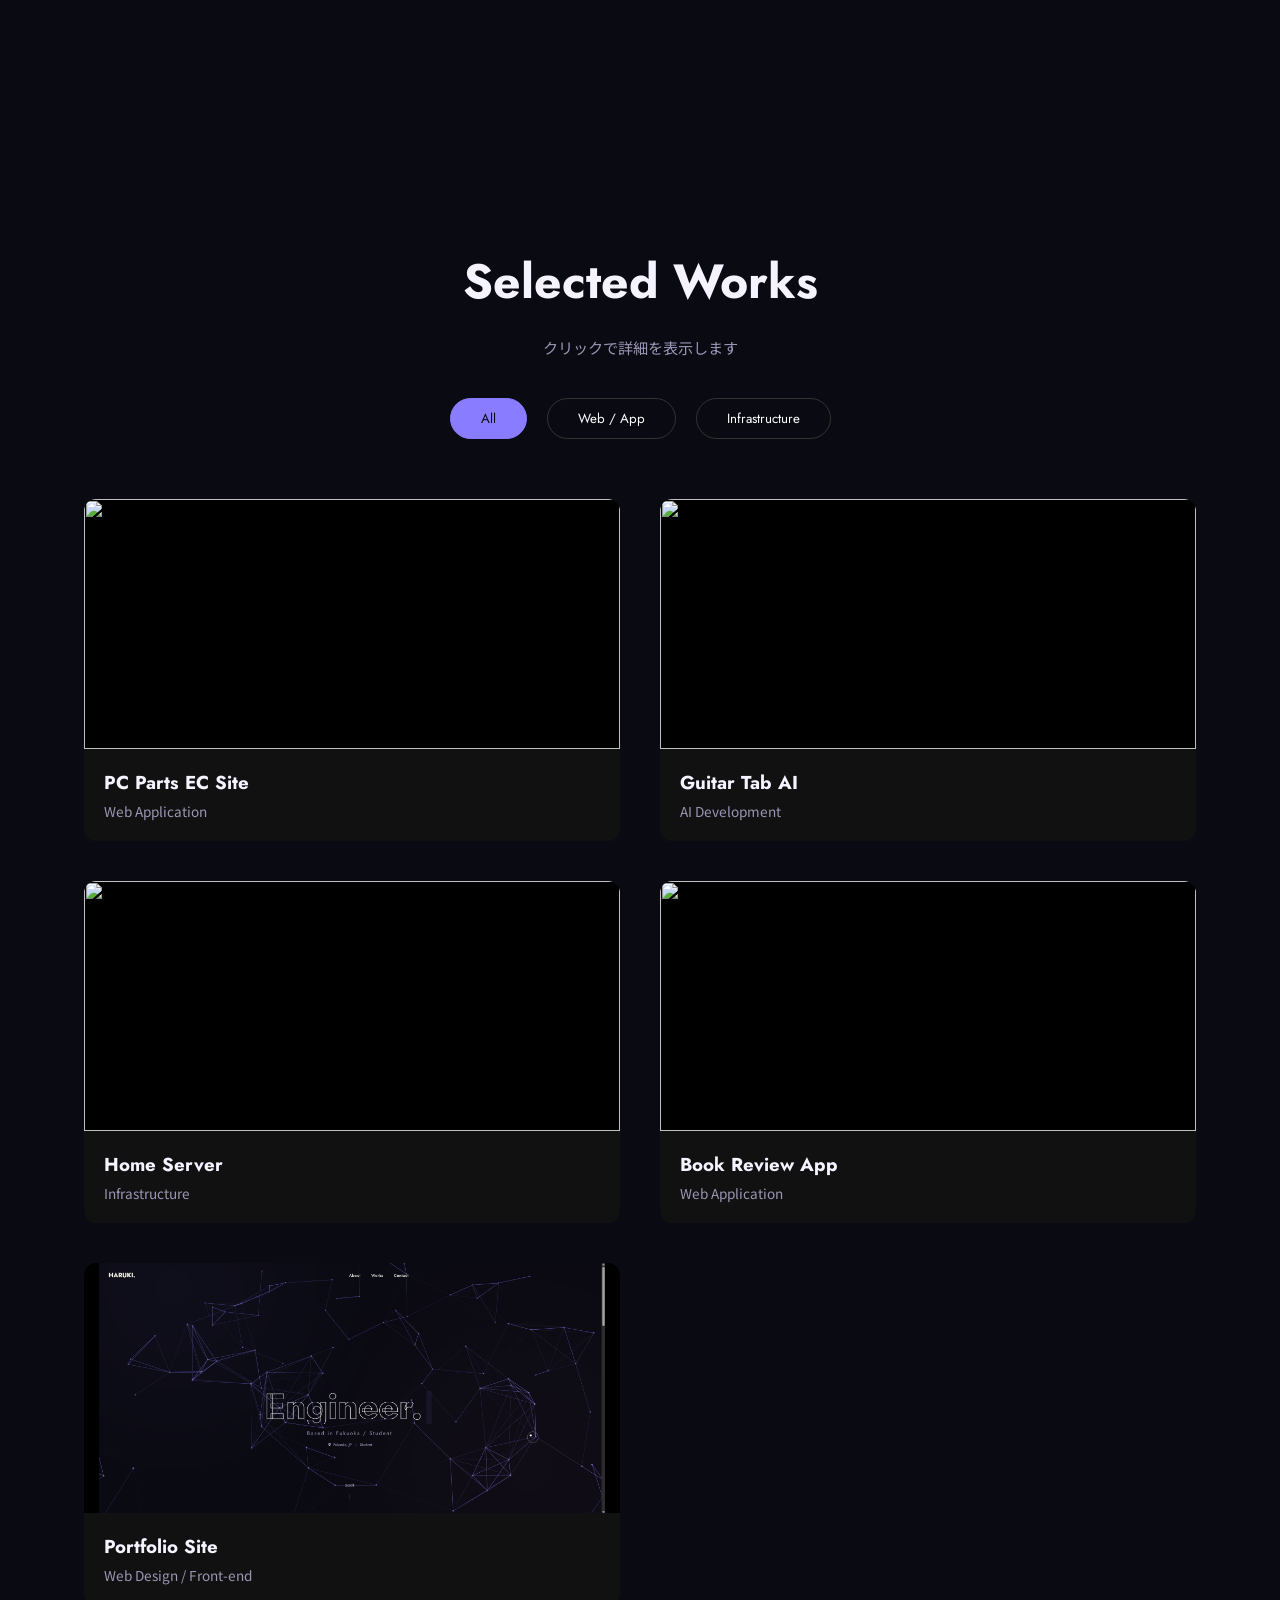
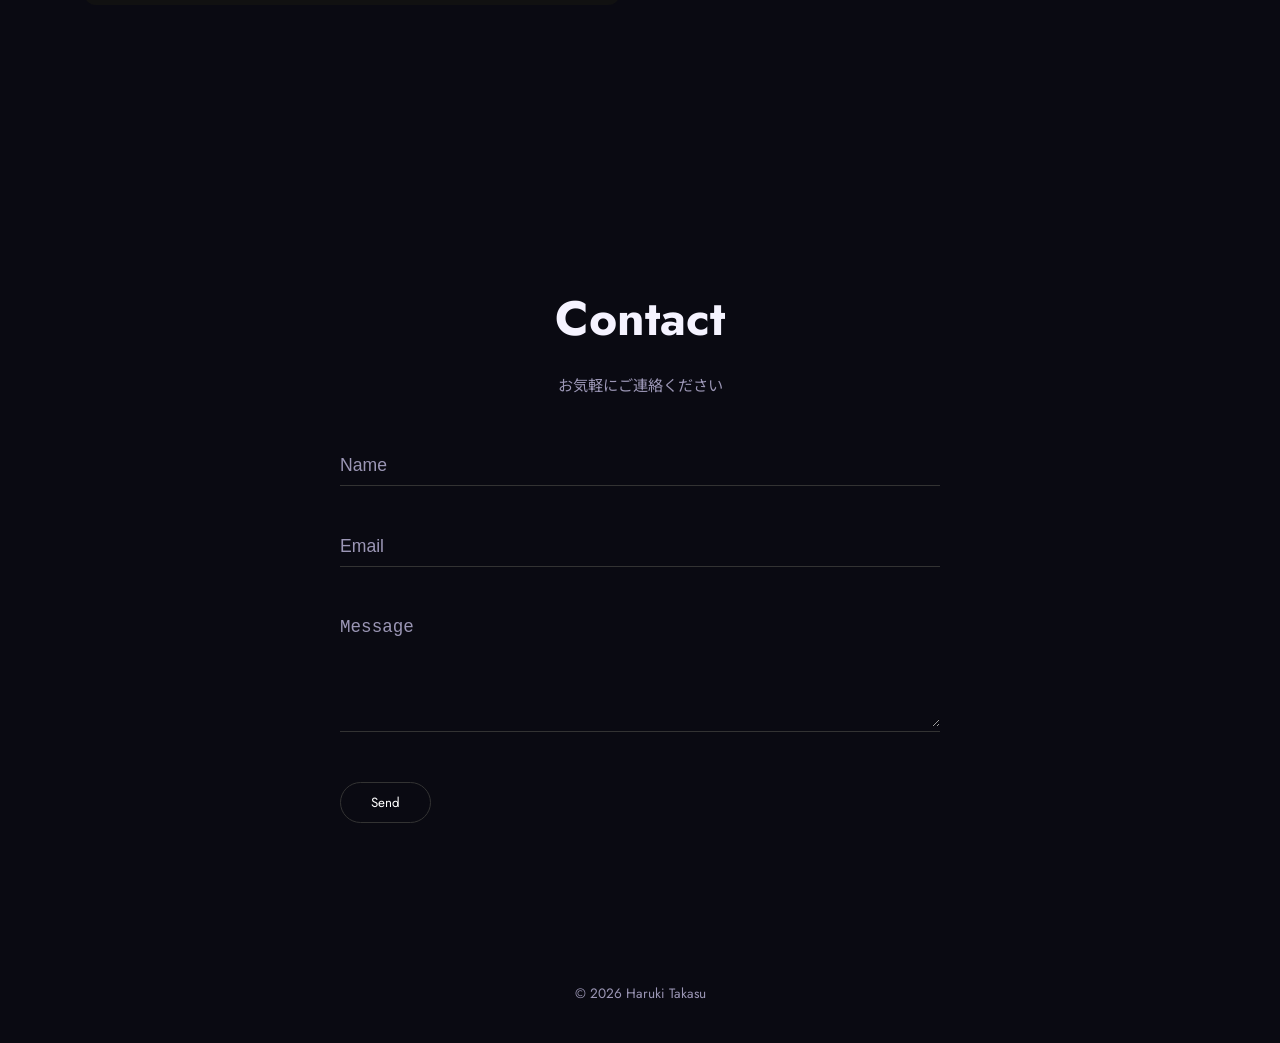
==== commit 146055c7: "Sync local changes: add PC Parts EC to Works, fix GitHub profile link" ====
--- a/index.html
+++ b/index.html
@@ -94,7 +94,7 @@
                         福岡県出身。専門学校にてサーバー・ネットワーク構築を学ぶ傍ら、WebフロントエンドやAI技術にも領域を広げています。Intel社との産学連携プロジェクトでの受賞経験や、趣味のギターとAIを組み合わせた開発など、「技術×アイデア」で課題を解決することが私の強みです。
                     </p>
                     <div class="about-social">
-                        <a href="https://github.com/YOUR_ID" target="_blank" class="magnetic-btn icon-btn"
+                        <a href="https://github.com/haruki0328" target="_blank" class="magnetic-btn icon-btn"
                             aria-label="GitHub">
                             <svg xmlns="http://www.w3.org/2000/svg" viewBox="0 0 24 24" fill="currentColor" width="24"
                                 height="24">
@@ -124,6 +124,23 @@
                     <button class="filter-btn magnetic-btn" data-filter="infra">Infrastructure</button>
                 </div>
                 <div class="works-grid">
+                    <article class="work-card tilt-card" data-category="web" data-title="PC Parts EC Site"
+                        data-desc="PCパーツ専門のECサイト。Spring Boot(Java)によるREST API設計・MySQLのDB設計を中心に、JWT認証・ロールベース認可・Stripe決済連携までを一通り実装しました。"
+                        data-tools="Java / Spring Boot / Spring Security / MySQL / Stripe API / React / TypeScript"
+                        data-img="https://images.unsplash.com/photo-1518770660439-4636190af475?auto=format&fit=crop&w=800&q=80"
+                        data-github="https://github.com/haruki0328/PCEC">
+                        <div class="card-inner">
+                            <div class="card-thumb">
+                                <img
+                                    src="https://images.unsplash.com/photo-1518770660439-4636190af475?auto=format&fit=crop&w=800&q=80">
+                                <div class="card-overlay"><span>View Detail</span></div>
+                            </div>
+                            <div class="card-info">
+                                <h3>PC Parts EC Site</h3>
+                                <p>Web Application</p>
+                            </div>
+                        </div>
+                    </article>
                     <article class="work-card tilt-card" data-category="web" data-title="Guitar Tab AI"
                         data-desc="MP3/WAV音源をアップロードするだけで、AIがギターパートを抽出し、自動でTAB譜（タブ譜）を生成するWebアプリケーションです。"
                         data-tools="Python / Streamlit / Demucs / Omnizart"
--- a/style.css
+++ b/style.css
@@ -1,4 +1,3 @@
-/* --- Base --- */
 :root {
     --bg-dark: #0a0a12;
     --text-main: #f5f3ff;
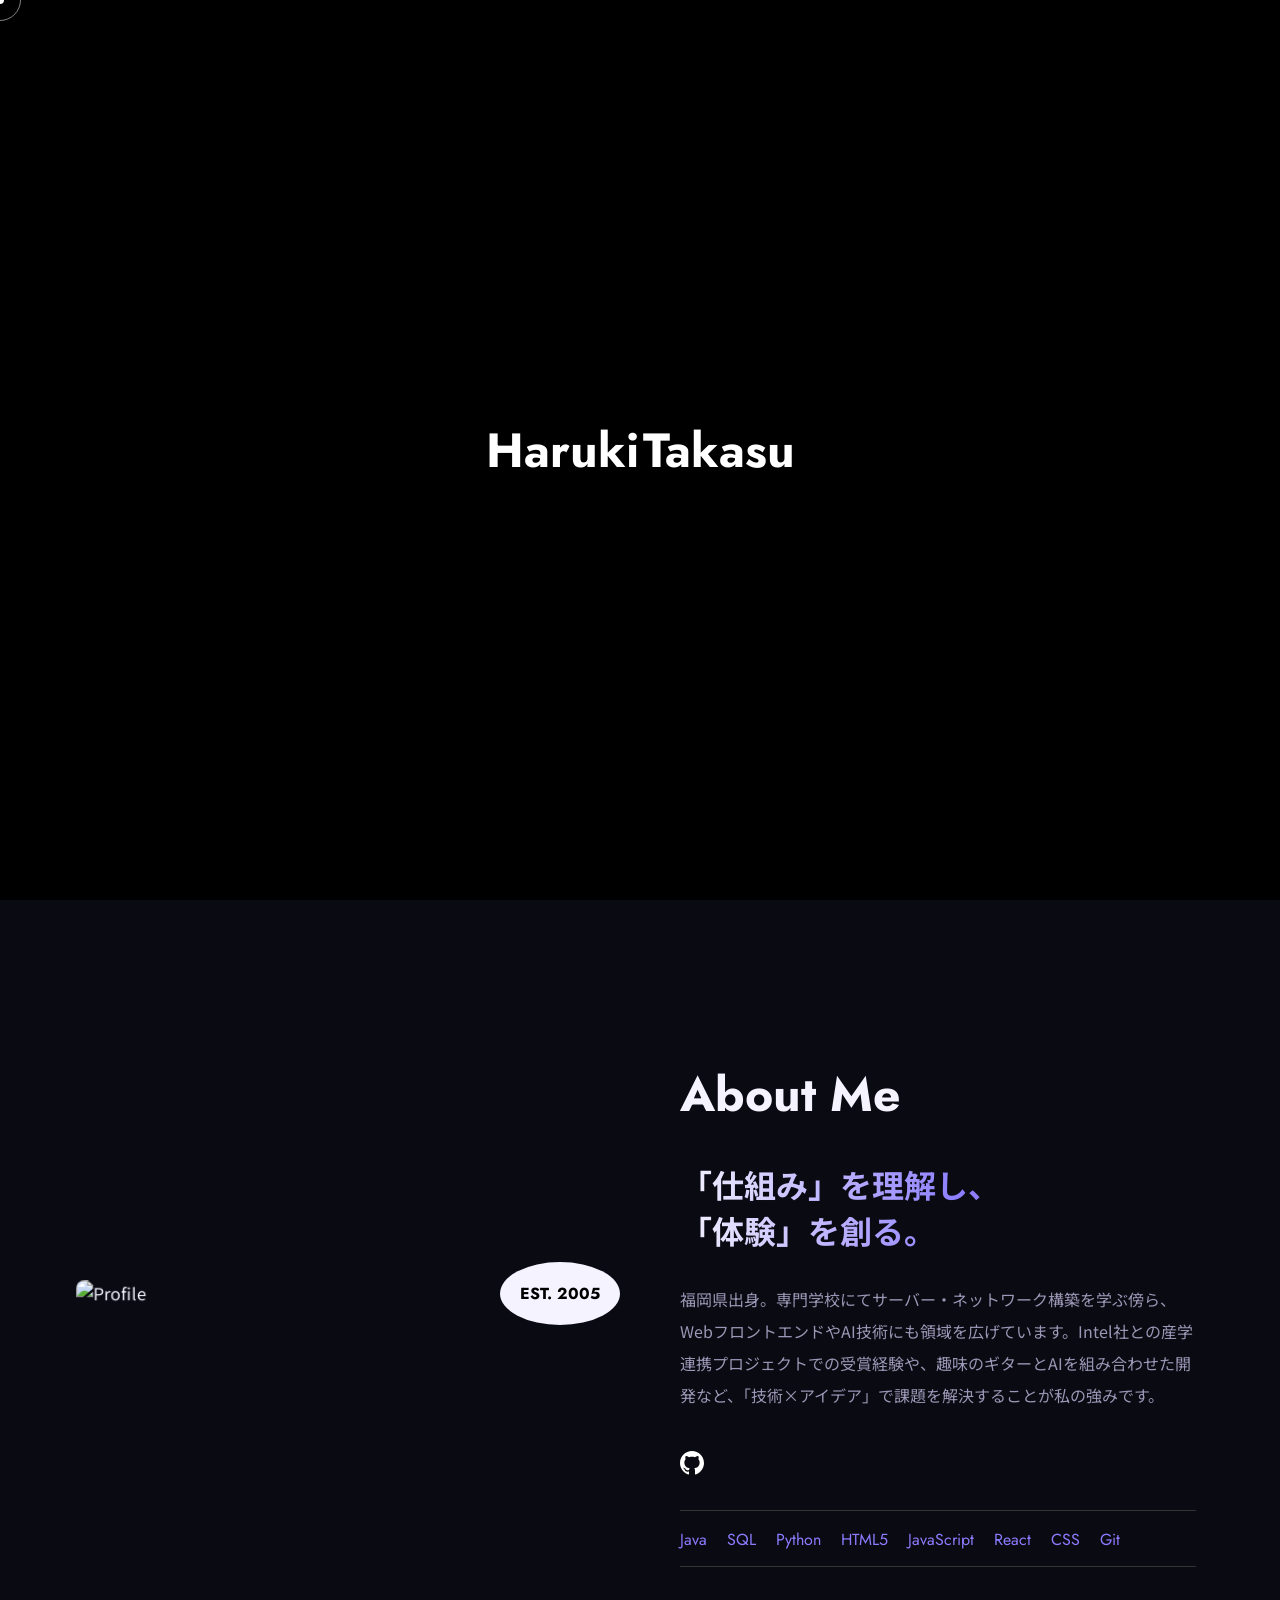
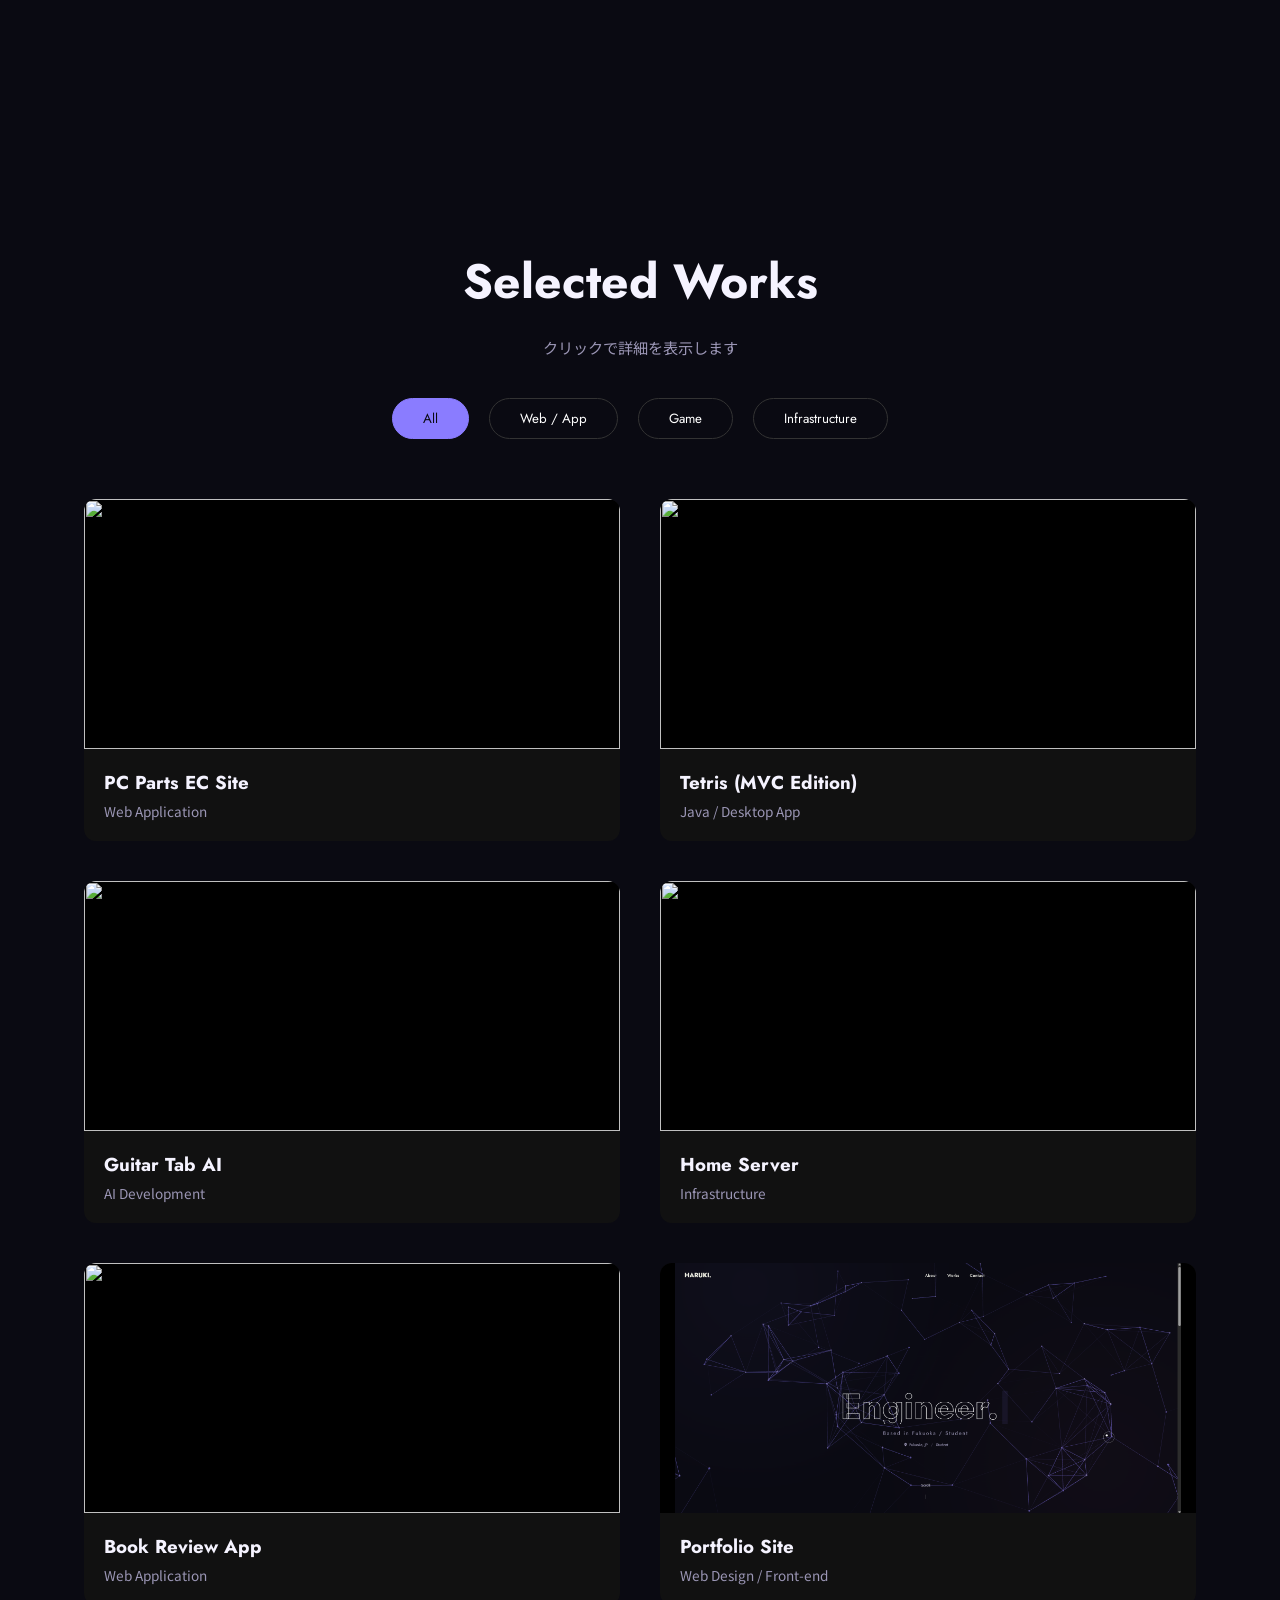
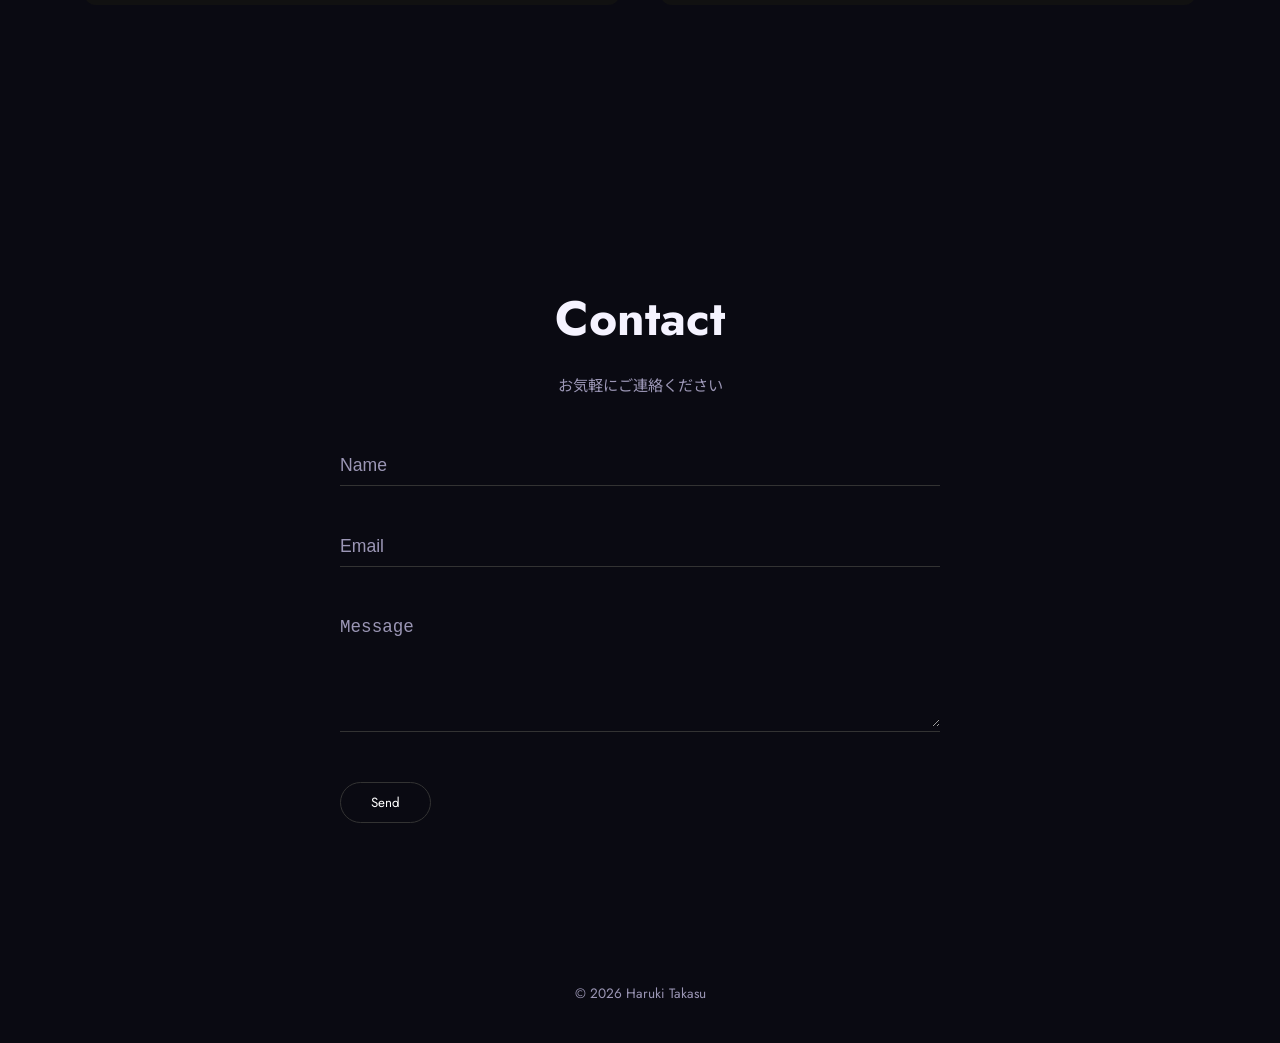
==== commit 6182c7ca: "Add Tetris (MVC Edition) to Works, add Game filter category" ====
--- a/index.html
+++ b/index.html
@@ -121,6 +121,7 @@
                 <div class="filter-wrap magnetic-area">
                     <button class="filter-btn active magnetic-btn" data-filter="all">All</button>
                     <button class="filter-btn magnetic-btn" data-filter="web">Web / App</button>
+                    <button class="filter-btn magnetic-btn" data-filter="game">Game</button>
                     <button class="filter-btn magnetic-btn" data-filter="infra">Infrastructure</button>
                 </div>
                 <div class="works-grid">
@@ -138,6 +139,23 @@
                             <div class="card-info">
                                 <h3>PC Parts EC Site</h3>
                                 <p>Web Application</p>
+                            </div>
+                        </div>
+                    </article>
+                    <article class="work-card tilt-card" data-category="game" data-title="Tetris (MVC Edition)"
+                        data-desc="Java (Swing) でMVCアーキテクチャに基づき実装したテトリスです。7-bagアルゴリズム・DAS・簡易Wall Kick・ホールド機能・レベルシステムなど、実際のテトリス実装に近い仕様を一通り盛り込みました。"
+                        data-tools="Java / Swing / MVCアーキテクチャ"
+                        data-img="https://images.unsplash.com/photo-1550745165-9bc0b252726f?auto=format&fit=crop&w=800&q=80"
+                        data-github="https://github.com/haruki0328/Tetris">
+                        <div class="card-inner">
+                            <div class="card-thumb">
+                                <img
+                                    src="https://images.unsplash.com/photo-1550745165-9bc0b252726f?auto=format&fit=crop&w=800&q=80">
+                                <div class="card-overlay"><span>View Detail</span></div>
+                            </div>
+                            <div class="card-info">
+                                <h3>Tetris (MVC Edition)</h3>
+                                <p>Java / Desktop App</p>
                             </div>
                         </div>
                     </article>
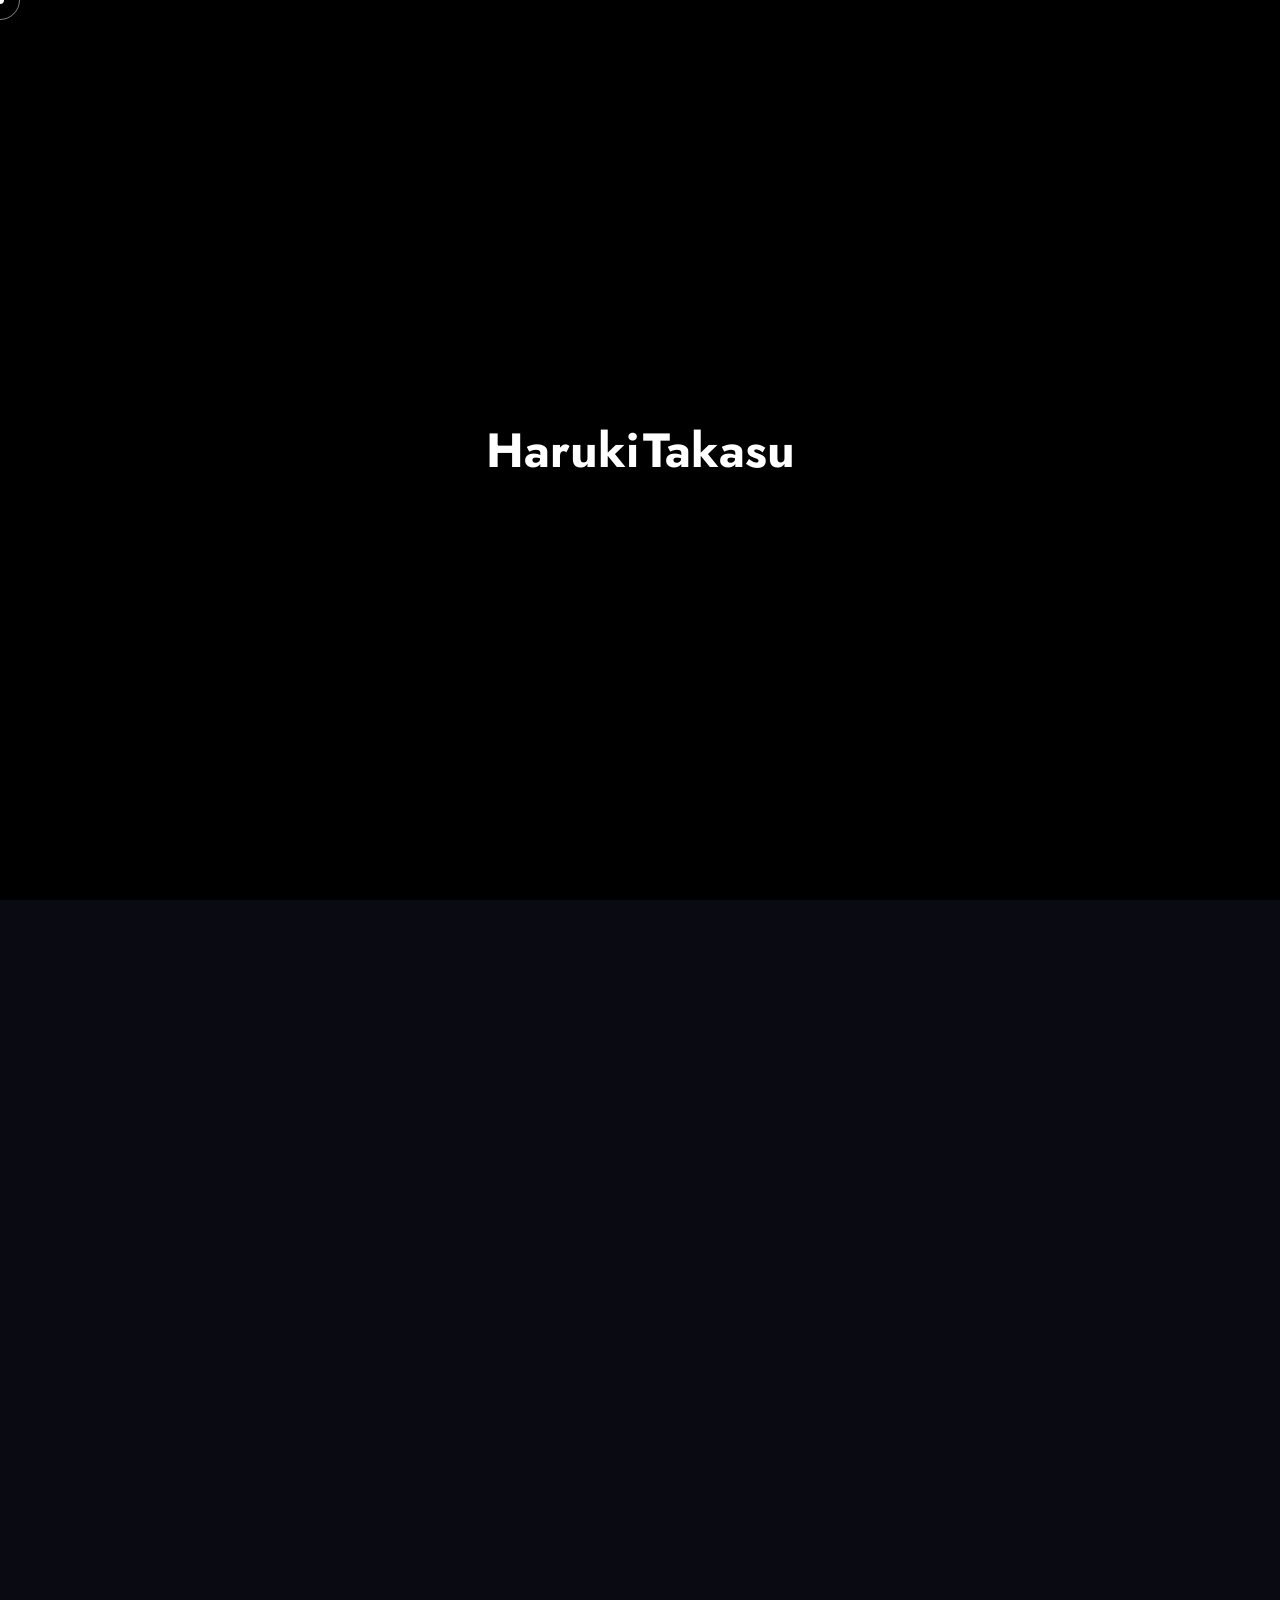
==== commit edfead62: "Fix skills ticker overflow and awkward catchphrase wrapping on mobile - Skills ticker spans had no w" ====
--- a/index.html
+++ b/index.html
@@ -105,7 +105,7 @@
                     </div>
                     <div class="skills-ticker">
                         <div class="ticker-content">
-                            <span>Java</span><span>SQL</span><span>Python</span><span>HTML5</span><span>JavaScript</span><span>React</span><span>CSS</span><span>Git</span>
+                            <span>Java</span> <span>SQL</span> <span>Python</span> <span>HTML5</span> <span>JavaScript</span> <span>React</span> <span>CSS</span> <span>Git</span>
                         </div>
                     </div>
                 </div>
--- a/style.css
+++ b/style.css
@@ -1,3 +1,9 @@
+*,
+*::before,
+*::after {
+    box-sizing: border-box;
+}
+
 :root {
     --bg-dark: #0a0a12;
     --text-main: #f5f3ff;
@@ -8,8 +14,14 @@
     --font-jp: 'Noto Sans JP', sans-serif;
 }
 
+html {
+    overflow-x: hidden;
+    width: 100%;
+}
+
 body {
     margin: 0;
+    width: 100%;
     background-color: var(--bg-dark);
     background-image:
         radial-gradient(circle at 15% 10%, rgba(138, 124, 255, 0.10), transparent 45%),
@@ -118,6 +130,34 @@
     list-style: none;
 }
 
+.hamburger {
+    position: relative;
+    z-index: 1001;
+    display: none;
+    flex-direction: column;
+    justify-content: center;
+    gap: 6px;
+    width: 32px;
+    height: 32px;
+    padding: 4px;
+}
+
+.hamburger span {
+    display: block;
+    width: 100%;
+    height: 2px;
+    background: #fff;
+    transition: transform 0.3s, opacity 0.3s;
+}
+
+.hamburger.active span:first-child {
+    transform: translateY(8px) rotate(45deg);
+}
+
+.hamburger.active span:last-child {
+    transform: translateY(-8px) rotate(-45deg);
+}
+
 .nav-links a {
     color: #fff;
     text-decoration: none;
@@ -588,10 +628,12 @@
 .about-visual {
     position: relative;
     flex: 1;
+    min-width: 0;
 }
 
 .about-text {
     flex: 1;
+    min-width: 0;
 }
 
 .hover-zoom {
@@ -639,22 +681,103 @@
     font-size: 0.85rem;
 }
 
-/* --- Responsive --- */
+/* --- Responsive: touch devices (no hover/mouse) --- */
+@media (hover: none), (pointer: coarse) {
+
+    body,
+    a,
+    button {
+        cursor: auto;
+    }
+
+    .cursor-dot,
+    .cursor-follower {
+        display: none;
+    }
+}
+
+/* --- Responsive: tablet --- */
+@media (max-width: 1024px) {
+    .works-grid {
+        grid-template-columns: repeat(2, 1fr);
+    }
+
+    .hero-title {
+        font-size: 9vw;
+    }
+
+    .marquee-text {
+        font-size: 6rem;
+    }
+}
+
+/* --- Responsive: mobile --- */
 @media (max-width: 768px) {
     .split-layout {
         flex-direction: column;
+        align-items: stretch;
+    }
+
+    .catchphrase {
+        font-size: 1.5rem;
     }
 
     .hero-title {
         font-size: 12vw;
     }
 
+    #global-nav {
+        padding: 16px 20px;
+    }
+
+    .hamburger {
+        display: flex;
+    }
+
     .nav-links {
-        display: none;
+        position: fixed;
+        top: 0;
+        right: 0;
+        height: 100vh;
+        width: 70%;
+        max-width: 280px;
+        flex-direction: column;
+        justify-content: center;
+        align-items: center;
+        gap: 30px;
+        background: #0a0a12;
+        transform: translateX(100%);
+        transition: transform 0.4s ease;
+        z-index: 999;
+    }
+
+    .nav-links.active {
+        transform: translateX(0);
     }
 
     .works-grid {
         grid-template-columns: 1fr;
+    }
+
+    .filter-wrap {
+        flex-wrap: wrap;
+        gap: 12px;
+    }
+
+    .marquee-text {
+        font-size: 4rem;
+    }
+
+    .section-padding {
+        padding: 90px 6%;
+    }
+
+    .modal-body {
+        padding: 20px;
+    }
+
+    .modal-img-wrap {
+        max-height: 240px;
     }
 }
 
